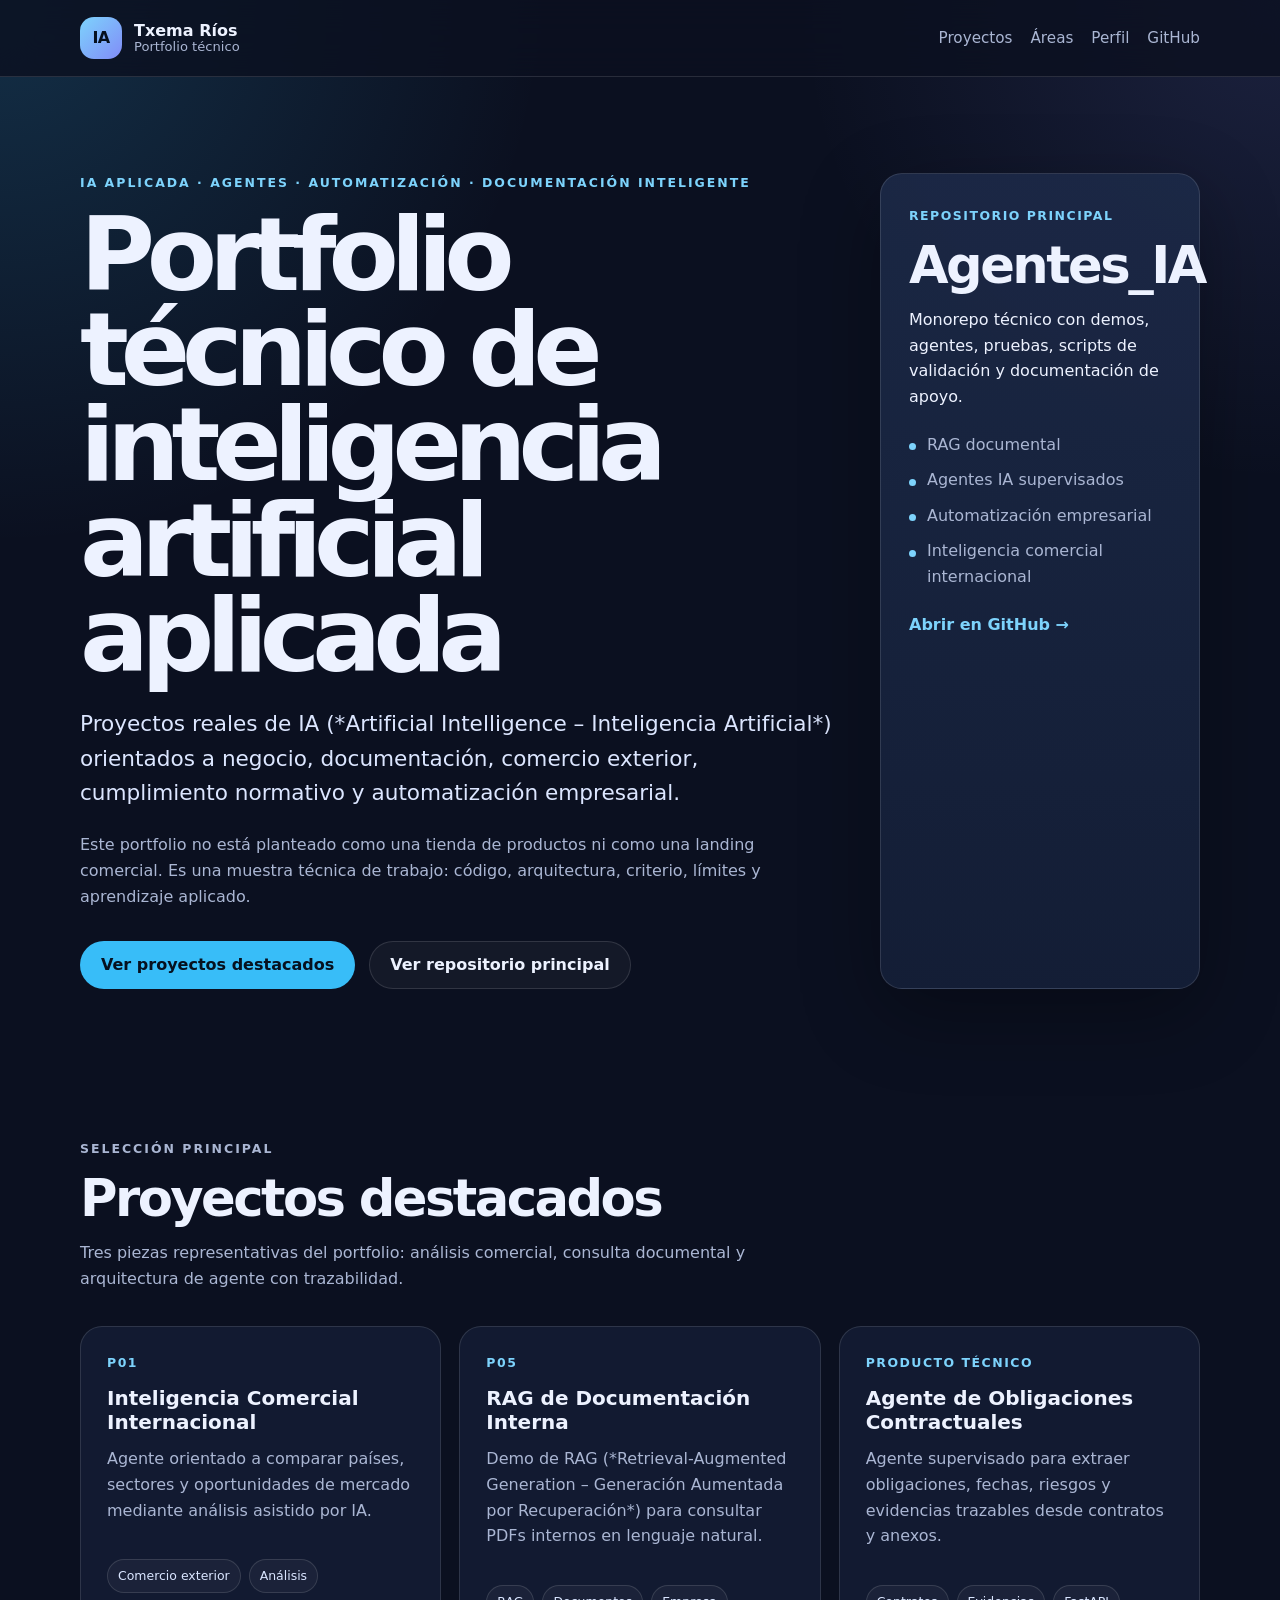
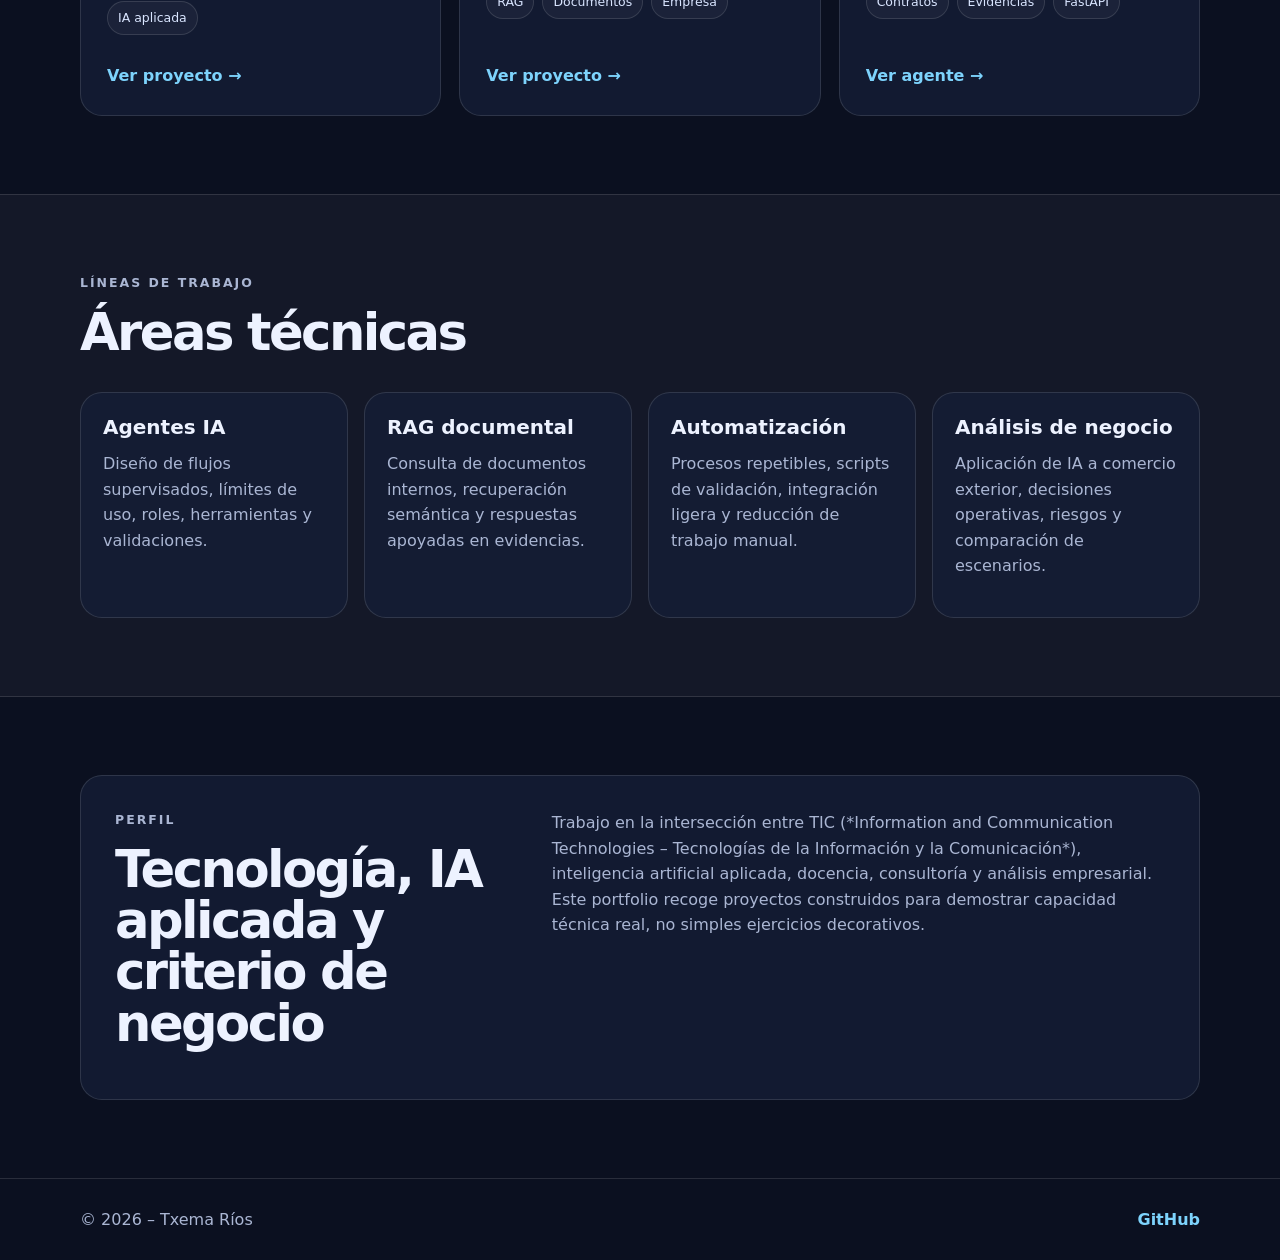
==== index.html @ 01486c4d "update" ====
<!DOCTYPE html>
<html lang="es">
<head>
  <meta charset="UTF-8" />
  <meta name="viewport" content="width=device-width, initial-scale=1.0" />

  <title>Txema Ríos | Portfolio Técnico de IA Aplicada</title>

  <meta
    name="description"
    content="Portfolio técnico de Txema Ríos: agentes de IA aplicada, RAG documental, automatización, análisis comercial internacional y proyectos reales de inteligencia artificial."
  />

  <link rel="stylesheet" href="assets/css/styles.css" />
</head>

<body>
  <header class="site-header">
    <div class="container header-inner">
      <a class="brand" href="index.html" aria-label="Inicio">
        <span class="brand-mark">IA</span>
        <span class="brand-text">
          <strong>Txema Ríos</strong>
          <small>Portfolio técnico</small>
        </span>
      </a>

      <nav class="main-nav" aria-label="Navegación principal">
        <a href="#proyectos">Proyectos</a>
        <a href="#areas">Áreas</a>
        <a href="#perfil">Perfil</a>
        <a href="https://github.com/chema74" target="_blank" rel="noopener noreferrer">GitHub</a>
      </nav>
    </div>
  </header>

  <main>
    <section class="hero">
      <div class="container hero-grid">
        <div class="hero-content">
          <p class="eyebrow">IA aplicada · agentes · automatización · documentación inteligente</p>

          <h1>Portfolio técnico de inteligencia artificial aplicada</h1>

          <p class="hero-lead">
            Proyectos reales de IA (*Artificial Intelligence – Inteligencia Artificial*) orientados a negocio,
            documentación, comercio exterior, cumplimiento normativo y automatización empresarial.
          </p>

          <p class="hero-note">
            Este portfolio no está planteado como una tienda de productos ni como una landing comercial.
            Es una muestra técnica de trabajo: código, arquitectura, criterio, límites y aprendizaje aplicado.
          </p>

          <div class="hero-actions">
            <a class="btn btn-primary" href="#proyectos">Ver proyectos destacados</a>
            <a class="btn btn-secondary" href="https://github.com/chema74/Agentes_IA" target="_blank" rel="noopener noreferrer">
              Ver repositorio principal
            </a>
          </div>
        </div>

        <aside class="hero-card" aria-label="Resumen del portfolio">
          <span class="card-label">Repositorio principal</span>
          <h2>Agentes_IA</h2>
          <p>
            Monorepo técnico con demos, agentes, pruebas, scripts de validación y documentación de apoyo.
          </p>

          <ul class="compact-list">
            <li>RAG documental</li>
            <li>Agentes IA supervisados</li>
            <li>Automatización empresarial</li>
            <li>Inteligencia comercial internacional</li>
          </ul>

          <a class="text-link" href="https://github.com/chema74/Agentes_IA" target="_blank" rel="noopener noreferrer">
            Abrir en GitHub →
          </a>
        </aside>
      </div>
    </section>

    <section class="section" id="proyectos">
      <div class="container">
        <div class="section-heading">
          <p class="eyebrow">Selección principal</p>
          <h2>Proyectos destacados</h2>
          <p>
            Tres piezas representativas del portfolio: análisis comercial, consulta documental y arquitectura de agente
            con trazabilidad.
          </p>
        </div>

        <div class="cards-grid">
          <article class="project-card">
            <span class="project-kicker">P01</span>
            <h3>Inteligencia Comercial Internacional</h3>
            <p>
              Agente orientado a comparar países, sectores y oportunidades de mercado mediante análisis asistido por IA.
            </p>
            <div class="tags">
              <span>Comercio exterior</span>
              <span>Análisis</span>
              <span>IA aplicada</span>
            </div>
            <a href="https://github.com/chema74/Agentes_IA/tree/main/portfolio/p01-inteligencia-comercial-internacional" target="_blank" rel="noopener noreferrer">
              Ver proyecto →
            </a>
          </article>

          <article class="project-card">
            <span class="project-kicker">P05</span>
            <h3>RAG de Documentación Interna</h3>
            <p>
              Demo de RAG (*Retrieval-Augmented Generation – Generación Aumentada por Recuperación*) para consultar PDFs
              internos en lenguaje natural.
            </p>
            <div class="tags">
              <span>RAG</span>
              <span>Documentos</span>
              <span>Empresa</span>
            </div>
            <a href="https://github.com/chema74/Agentes_IA/tree/main/portfolio/p05-rag-documentacion-interna" target="_blank" rel="noopener noreferrer">
              Ver proyecto →
            </a>
          </article>

          <article class="project-card">
            <span class="project-kicker">Producto técnico</span>
            <h3>Agente de Obligaciones Contractuales</h3>
            <p>
              Agente supervisado para extraer obligaciones, fechas, riesgos y evidencias trazables desde contratos y anexos.
            </p>
            <div class="tags">
              <span>Contratos</span>
              <span>Evidencias</span>
              <span>FastAPI</span>
            </div>
            <a href="https://github.com/chema74/Agentes_IA/tree/main/products/contract-obligations-agent" target="_blank" rel="noopener noreferrer">
              Ver agente →
            </a>
          </article>
        </div>
      </div>
    </section>

    <section class="section section-muted" id="areas">
      <div class="container">
        <div class="section-heading">
          <p class="eyebrow">Líneas de trabajo</p>
          <h2>Áreas técnicas</h2>
        </div>

        <div class="areas-grid">
          <div class="area-item">
            <h3>Agentes IA</h3>
            <p>Diseño de flujos supervisados, límites de uso, roles, herramientas y validaciones.</p>
          </div>

          <div class="area-item">
            <h3>RAG documental</h3>
            <p>Consulta de documentos internos, recuperación semántica y respuestas apoyadas en evidencias.</p>
          </div>

          <div class="area-item">
            <h3>Automatización</h3>
            <p>Procesos repetibles, scripts de validación, integración ligera y reducción de trabajo manual.</p>
          </div>

          <div class="area-item">
            <h3>Análisis de negocio</h3>
            <p>Aplicación de IA a comercio exterior, decisiones operativas, riesgos y comparación de escenarios.</p>
          </div>
        </div>
      </div>
    </section>

    <section class="section" id="perfil">
      <div class="container profile-panel">
        <div>
          <p class="eyebrow">Perfil</p>
          <h2>Tecnología, IA aplicada y criterio de negocio</h2>
        </div>

        <p>
          Trabajo en la intersección entre TIC (*Information and Communication Technologies – Tecnologías de la Información
          y la Comunicación*), inteligencia artificial aplicada, docencia, consultoría y análisis empresarial.
          Este portfolio recoge proyectos construidos para demostrar capacidad técnica real, no simples ejercicios decorativos.
        </p>
      </div>
    </section>
  </main>

  <footer class="site-footer">
    <div class="container footer-inner">
      <span>© 2026 – Txema Ríos</span>
      <a href="https://github.com/chema74" target="_blank" rel="noopener noreferrer">GitHub</a>
    </div>
  </footer>
</body>
</html>
---- assets/css/styles.css ----
:root {
  --bg: #0b1020;
  --bg-soft: #11182d;
  --panel: #151f38;
  --panel-light: #1c2947;
  --text: #edf2ff;
  --muted: #aab6d3;
  --line: rgba(255, 255, 255, 0.12);
  --accent: #7dd3fc;
  --accent-strong: #38bdf8;
  --radius: 22px;
  --shadow: 0 24px 80px rgba(0, 0, 0, 0.32);
}

* {
  box-sizing: border-box;
}

html {
  scroll-behavior: smooth;
}

body {
  margin: 0;
  font-family: Inter, ui-sans-serif, system-ui, -apple-system, BlinkMacSystemFont, "Segoe UI", sans-serif;
  color: var(--text);
  background:
    radial-gradient(circle at top left, rgba(56, 189, 248, 0.18), transparent 34rem),
    radial-gradient(circle at top right, rgba(129, 140, 248, 0.14), transparent 30rem),
    var(--bg);
  line-height: 1.6;
}

a {
  color: inherit;
  text-decoration: none;
}

.container {
  width: min(1120px, calc(100% - 32px));
  margin: 0 auto;
}

.site-header {
  position: sticky;
  top: 0;
  z-index: 20;
  border-bottom: 1px solid var(--line);
  background: rgba(11, 16, 32, 0.82);
  backdrop-filter: blur(18px);
}

.header-inner {
  min-height: 76px;
  display: flex;
  align-items: center;
  justify-content: space-between;
  gap: 24px;
}

.brand {
  display: inline-flex;
  align-items: center;
  gap: 12px;
}

.brand-mark {
  width: 42px;
  height: 42px;
  display: grid;
  place-items: center;
  border-radius: 14px;
  background: linear-gradient(135deg, var(--accent), #818cf8);
  color: #06111f;
  font-weight: 900;
  letter-spacing: -0.04em;
}

.brand-text {
  display: grid;
  line-height: 1.1;
}

.brand-text small {
  color: var(--muted);
  font-size: 0.82rem;
}

.main-nav {
  display: flex;
  align-items: center;
  gap: 18px;
  color: var(--muted);
  font-size: 0.95rem;
}

.main-nav a:hover {
  color: var(--text);
}

.hero {
  padding: 96px 0 72px;
}

.hero-grid {
  display: grid;
  grid-template-columns: minmax(0, 1.45fr) minmax(320px, 0.55fr);
  gap: 32px;
  align-items: stretch;
}

.eyebrow {
  margin: 0 0 14px;
  color: var(--accent);
  font-size: 0.78rem;
  font-weight: 800;
  text-transform: uppercase;
  letter-spacing: 0.16em;
}

h1,
h2,
h3,
p {
  margin-top: 0;
}

h1 {
  max-width: 840px;
  margin-bottom: 24px;
  font-size: clamp(3rem, 8vw, 6.7rem);
  line-height: 0.93;
  letter-spacing: -0.08em;
}

h2 {
  margin-bottom: 16px;
  font-size: clamp(2rem, 4vw, 3.3rem);
  line-height: 1;
  letter-spacing: -0.05em;
}

h3 {
  margin-bottom: 12px;
  font-size: 1.25rem;
  line-height: 1.2;
}

.hero-lead {
  max-width: 780px;
  color: #dce6ff;
  font-size: clamp(1.08rem, 2vw, 1.35rem);
}

.hero-note {
  max-width: 760px;
  color: var(--muted);
}

.hero-actions {
  display: flex;
  flex-wrap: wrap;
  gap: 14px;
  margin-top: 32px;
}

.btn {
  display: inline-flex;
  align-items: center;
  justify-content: center;
  min-height: 48px;
  padding: 0 20px;
  border-radius: 999px;
  font-weight: 800;
  border: 1px solid transparent;
}

.btn-primary {
  background: var(--accent-strong);
  color: #06111f;
}

.btn-primary:hover {
  filter: brightness(1.08);
}

.btn-secondary {
  border-color: var(--line);
  color: var(--text);
  background: rgba(255, 255, 255, 0.04);
}

.btn-secondary:hover {
  border-color: rgba(255, 255, 255, 0.28);
  background: rgba(255, 255, 255, 0.07);
}

.hero-card {
  padding: 28px;
  border: 1px solid var(--line);
  border-radius: var(--radius);
  background: linear-gradient(180deg, rgba(28, 41, 71, 0.92), rgba(21, 31, 56, 0.92));
  box-shadow: var(--shadow);
}

.card-label,
.project-kicker {
  display: inline-flex;
  margin-bottom: 14px;
  color: var(--accent);
  font-size: 0.78rem;
  font-weight: 800;
  text-transform: uppercase;
  letter-spacing: 0.12em;
}

.compact-list {
  display: grid;
  gap: 10px;
  margin: 22px 0;
  padding: 0;
  list-style: none;
  color: var(--muted);
}

.compact-list li {
  padding-left: 18px;
  position: relative;
}

.compact-list li::before {
  content: "";
  width: 7px;
  height: 7px;
  position: absolute;
  left: 0;
  top: 0.72em;
  border-radius: 999px;
  background: var(--accent);
}

.text-link {
  color: var(--accent);
  font-weight: 800;
}

.section {
  padding: 78px 0;
}

.section-muted {
  background: rgba(255, 255, 255, 0.035);
  border-top: 1px solid var(--line);
  border-bottom: 1px solid var(--line);
}

.section-heading {
  max-width: 760px;
  margin-bottom: 34px;
}

.section-heading p {
  color: var(--muted);
}

.cards-grid {
  display: grid;
  grid-template-columns: repeat(3, 1fr);
  gap: 18px;
}

.project-card,
.area-item,
.profile-panel {
  border: 1px solid var(--line);
  border-radius: var(--radius);
  background: rgba(21, 31, 56, 0.72);
}

.project-card {
  display: flex;
  min-height: 360px;
  flex-direction: column;
  padding: 26px;
}

.project-card p,
.area-item p,
.profile-panel p {
  color: var(--muted);
}

.project-card a {
  margin-top: auto;
  color: var(--accent);
  font-weight: 800;
}

.tags {
  display: flex;
  flex-wrap: wrap;
  gap: 8px;
  margin: 20px 0 28px;
}

.tags span {
  padding: 6px 10px;
  border: 1px solid var(--line);
  border-radius: 999px;
  color: #d9e5ff;
  font-size: 0.78rem;
  background: rgba(255, 255, 255, 0.04);
}

.areas-grid {
  display: grid;
  grid-template-columns: repeat(4, 1fr);
  gap: 16px;
}

.area-item {
  padding: 22px;
}

.profile-panel {
  display: grid;
  grid-template-columns: 0.8fr 1.2fr;
  gap: 28px;
  padding: 34px;
}

.site-footer {
  border-top: 1px solid var(--line);
  padding: 28px 0;
  color: var(--muted);
}

.footer-inner {
  display: flex;
  justify-content: space-between;
  gap: 18px;
}

.footer-inner a {
  color: var(--accent);
  font-weight: 800;
}

@media (max-width: 860px) {
  .header-inner {
    align-items: flex-start;
    flex-direction: column;
    padding: 18px 0;
  }

  .main-nav {
    width: 100%;
    flex-wrap: wrap;
  }

  .hero {
    padding-top: 58px;
  }

  .hero-grid,
  .cards-grid,
  .areas-grid,
  .profile-panel {
    grid-template-columns: 1fr;
  }

  .project-card {
    min-height: auto;
  }
}

@media (max-width: 520px) {
  .container {
    width: min(100% - 22px, 1120px);
  }

  h1 {
    font-size: 3.25rem;
  }

  .hero-actions,
  .footer-inner {
    flex-direction: column;
  }

  .btn {
    width: 100%;
  }
}
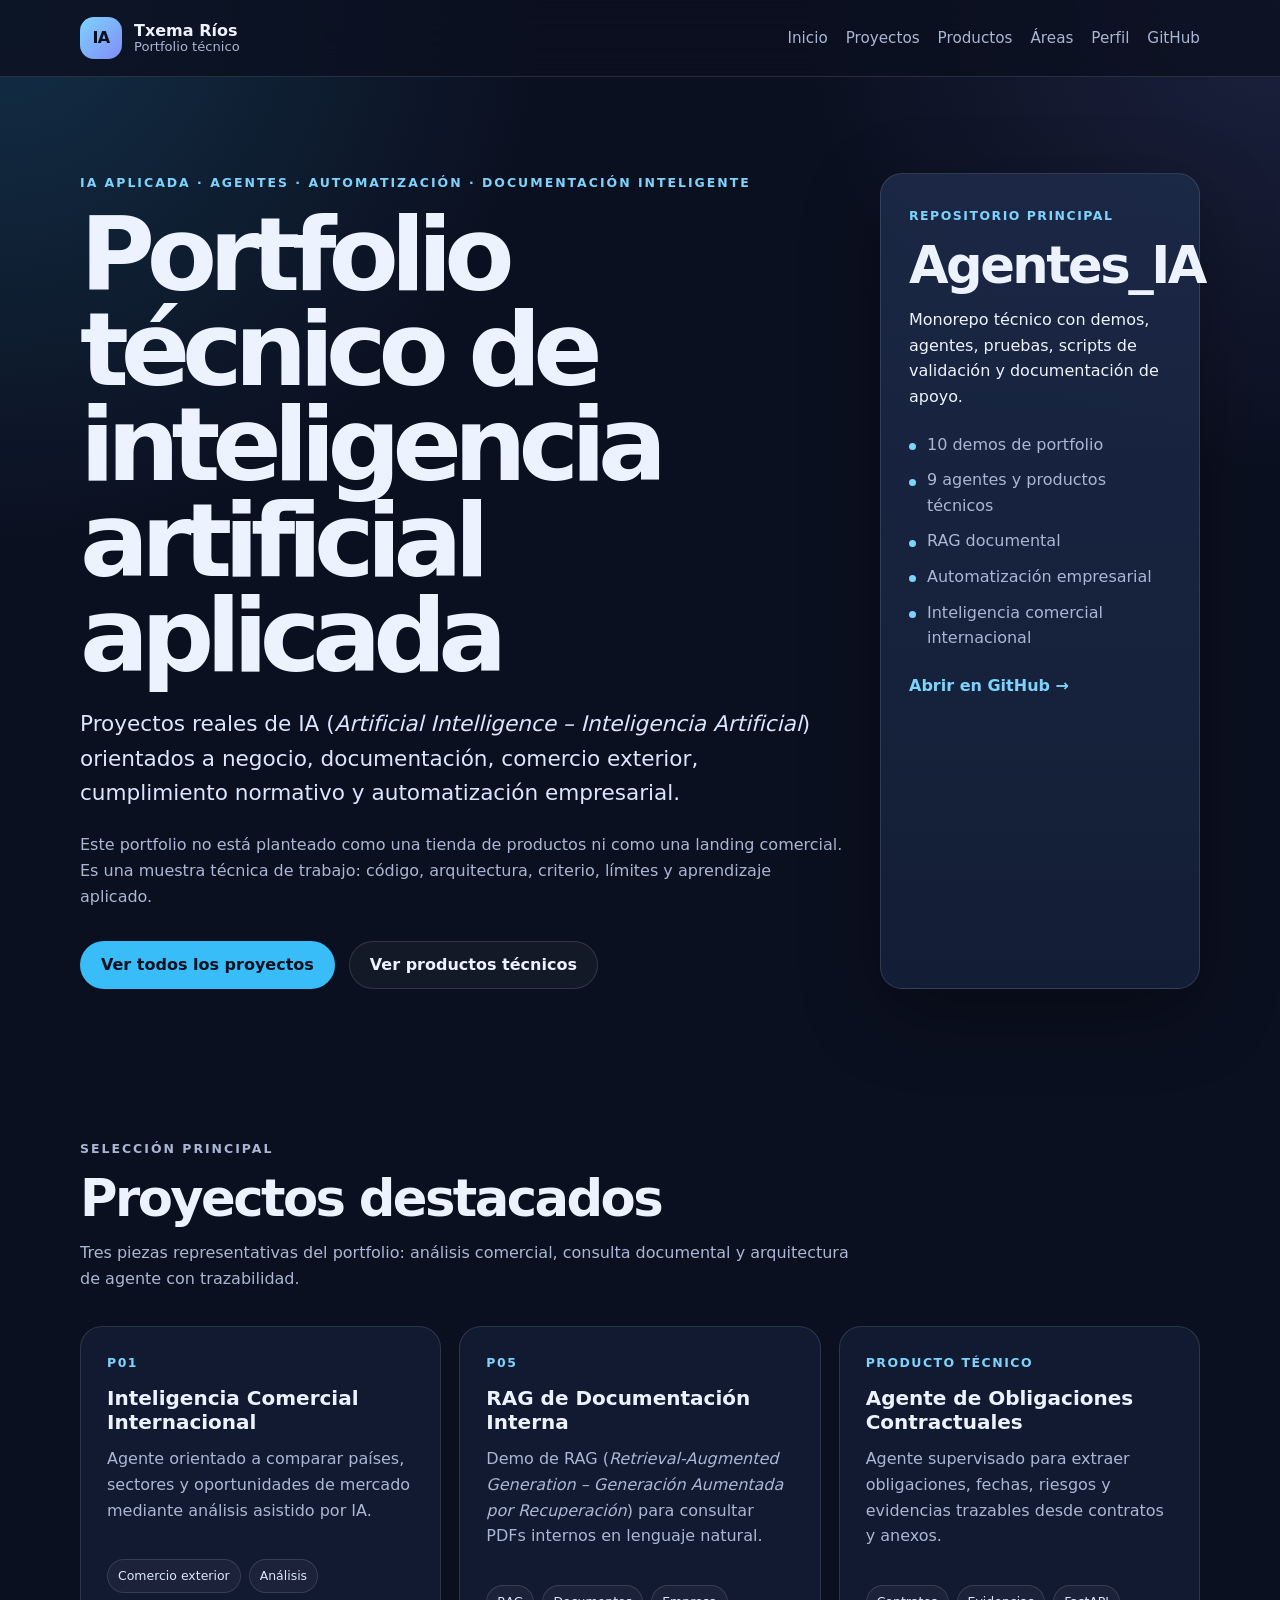
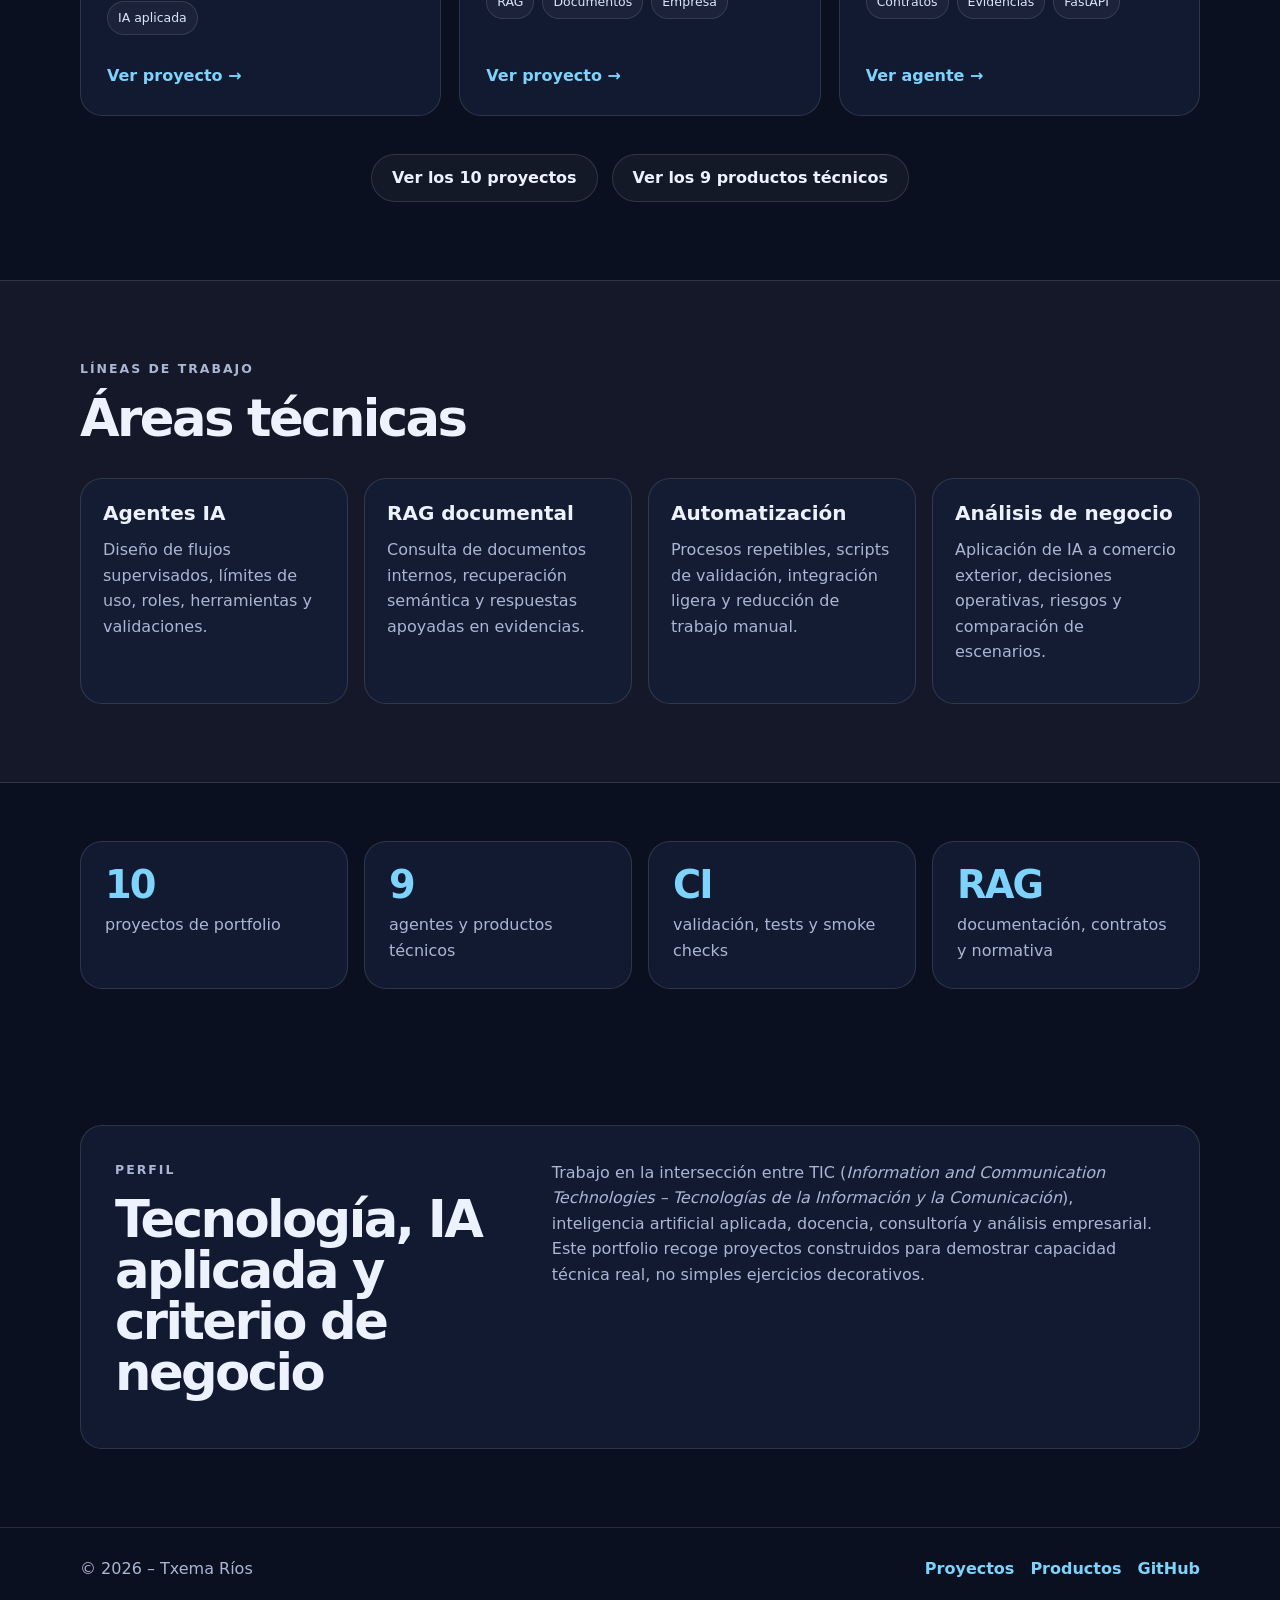
==== commit 656274ec: "update" ====
--- a/index.html
+++ b/index.html
@@ -26,7 +26,9 @@
       </a>
 
       <nav class="main-nav" aria-label="Navegación principal">
-        <a href="#proyectos">Proyectos</a>
+        <a href="index.html">Inicio</a>
+        <a href="proyectos.html">Proyectos</a>
+        <a href="productos.html">Productos</a>
         <a href="#areas">Áreas</a>
         <a href="#perfil">Perfil</a>
         <a href="https://github.com/chema74" target="_blank" rel="noopener noreferrer">GitHub</a>
@@ -43,7 +45,7 @@
           <h1>Portfolio técnico de inteligencia artificial aplicada</h1>
 
           <p class="hero-lead">
-            Proyectos reales de IA (*Artificial Intelligence – Inteligencia Artificial*) orientados a negocio,
+            Proyectos reales de IA (<em>Artificial Intelligence – Inteligencia Artificial</em>) orientados a negocio,
             documentación, comercio exterior, cumplimiento normativo y automatización empresarial.
           </p>
 
@@ -53,10 +55,8 @@
           </p>
 
           <div class="hero-actions">
-            <a class="btn btn-primary" href="#proyectos">Ver proyectos destacados</a>
-            <a class="btn btn-secondary" href="https://github.com/chema74/Agentes_IA" target="_blank" rel="noopener noreferrer">
-              Ver repositorio principal
-            </a>
+            <a class="btn btn-primary" href="proyectos.html">Ver todos los proyectos</a>
+            <a class="btn btn-secondary" href="productos.html">Ver productos técnicos</a>
           </div>
         </div>
 
@@ -68,8 +68,9 @@
           </p>
 
           <ul class="compact-list">
+            <li>10 demos de portfolio</li>
+            <li>9 agentes y productos técnicos</li>
             <li>RAG documental</li>
-            <li>Agentes IA supervisados</li>
             <li>Automatización empresarial</li>
             <li>Inteligencia comercial internacional</li>
           </ul>
@@ -113,8 +114,8 @@
             <span class="project-kicker">P05</span>
             <h3>RAG de Documentación Interna</h3>
             <p>
-              Demo de RAG (*Retrieval-Augmented Generation – Generación Aumentada por Recuperación*) para consultar PDFs
-              internos en lenguaje natural.
+              Demo de RAG (<em>Retrieval-Augmented Generation – Generación Aumentada por Recuperación</em>)
+              para consultar PDFs internos en lenguaje natural.
             </p>
             <div class="tags">
               <span>RAG</span>
@@ -142,6 +143,11 @@
             </a>
           </article>
         </div>
+
+        <div class="section-actions">
+          <a class="btn btn-secondary" href="proyectos.html">Ver los 10 proyectos</a>
+          <a class="btn btn-secondary" href="productos.html">Ver los 9 productos técnicos</a>
+        </div>
       </div>
     </section>
 
@@ -176,6 +182,32 @@
       </div>
     </section>
 
+    <section class="section stats-section">
+      <div class="container">
+        <div class="stats-grid">
+          <div class="stat-card">
+            <strong>10</strong>
+            <span>proyectos de portfolio</span>
+          </div>
+
+          <div class="stat-card">
+            <strong>9</strong>
+            <span>agentes y productos técnicos</span>
+          </div>
+
+          <div class="stat-card">
+            <strong>CI</strong>
+            <span>validación, tests y smoke checks</span>
+          </div>
+
+          <div class="stat-card">
+            <strong>RAG</strong>
+            <span>documentación, contratos y normativa</span>
+          </div>
+        </div>
+      </div>
+    </section>
+
     <section class="section" id="perfil">
       <div class="container profile-panel">
         <div>
@@ -184,8 +216,8 @@
         </div>
 
         <p>
-          Trabajo en la intersección entre TIC (*Information and Communication Technologies – Tecnologías de la Información
-          y la Comunicación*), inteligencia artificial aplicada, docencia, consultoría y análisis empresarial.
+          Trabajo en la intersección entre TIC (<em>Information and Communication Technologies – Tecnologías de la Información
+          y la Comunicación</em>), inteligencia artificial aplicada, docencia, consultoría y análisis empresarial.
           Este portfolio recoge proyectos construidos para demostrar capacidad técnica real, no simples ejercicios decorativos.
         </p>
       </div>
@@ -195,7 +227,11 @@
   <footer class="site-footer">
     <div class="container footer-inner">
       <span>© 2026 – Txema Ríos</span>
-      <a href="https://github.com/chema74" target="_blank" rel="noopener noreferrer">GitHub</a>
+      <div class="footer-links">
+        <a href="proyectos.html">Proyectos</a>
+        <a href="productos.html">Productos</a>
+        <a href="https://github.com/chema74" target="_blank" rel="noopener noreferrer">GitHub</a>
+      </div>
     </div>
   </footer>
 </body>
--- a/assets/css/styles.css
+++ b/assets/css/styles.css
@@ -8,6 +8,7 @@
   --line: rgba(255, 255, 255, 0.12);
   --accent: #7dd3fc;
   --accent-strong: #38bdf8;
+  --warning: #facc15;
   --radius: 22px;
   --shadow: 0 24px 80px rgba(0, 0, 0, 0.32);
 }
@@ -36,6 +37,14 @@
   text-decoration: none;
 }
 
+code {
+  padding: 0.15rem 0.35rem;
+  border: 1px solid var(--line);
+  border-radius: 8px;
+  color: var(--accent);
+  background: rgba(255, 255, 255, 0.04);
+}
+
 .container {
   width: min(1120px, calc(100% - 32px));
   margin: 0 auto;
@@ -102,6 +111,10 @@
   padding: 96px 0 72px;
 }
 
+.hero-compact {
+  padding: 76px 0 38px;
+}
+
 .hero-grid {
   display: grid;
   grid-template-columns: minmax(0, 1.45fr) minmax(320px, 0.55fr);
@@ -126,11 +139,15 @@
 }
 
 h1 {
-  max-width: 840px;
+  max-width: 920px;
   margin-bottom: 24px;
   font-size: clamp(3rem, 8vw, 6.7rem);
   line-height: 0.93;
   letter-spacing: -0.08em;
+}
+
+.hero-compact h1 {
+  max-width: 980px;
 }
 
 h2 {
@@ -147,21 +164,27 @@
 }
 
 .hero-lead {
-  max-width: 780px;
+  max-width: 820px;
   color: #dce6ff;
   font-size: clamp(1.08rem, 2vw, 1.35rem);
 }
 
 .hero-note {
-  max-width: 760px;
-  color: var(--muted);
-}
-
-.hero-actions {
+  max-width: 820px;
+  color: var(--muted);
+}
+
+.hero-actions,
+.section-actions {
   display: flex;
   flex-wrap: wrap;
   gap: 14px;
   margin-top: 32px;
+}
+
+.section-actions {
+  justify-content: center;
+  margin-top: 38px;
 }
 
 .btn {
@@ -255,7 +278,7 @@
 }
 
 .section-heading {
-  max-width: 760px;
+  max-width: 780px;
   margin-bottom: 34px;
 }
 
@@ -269,9 +292,15 @@
   gap: 18px;
 }
 
+.cards-grid-wide {
+  grid-template-columns: repeat(2, 1fr);
+}
+
 .project-card,
 .area-item,
-.profile-panel {
+.profile-panel,
+.notice-panel,
+.stat-card {
   border: 1px solid var(--line);
   border-radius: var(--radius);
   background: rgba(21, 31, 56, 0.72);
@@ -286,7 +315,8 @@
 
 .project-card p,
 .area-item p,
-.profile-panel p {
+.profile-panel p,
+.notice-panel p {
   color: var(--muted);
 }
 
@@ -294,6 +324,21 @@
   margin-top: auto;
   color: var(--accent);
   font-weight: 800;
+}
+
+.product-card-featured {
+  background:
+    linear-gradient(180deg, rgba(56, 189, 248, 0.12), rgba(21, 31, 56, 0.82)),
+    rgba(21, 31, 56, 0.72);
+  border-color: rgba(125, 211, 252, 0.35);
+}
+
+.caution-card {
+  border-color: rgba(250, 204, 21, 0.22);
+}
+
+.caution-card .project-kicker {
+  color: var(--warning);
 }
 
 .tags {
@@ -322,6 +367,34 @@
   padding: 22px;
 }
 
+.stats-section {
+  padding-top: 58px;
+  padding-bottom: 58px;
+}
+
+.stats-grid {
+  display: grid;
+  grid-template-columns: repeat(4, 1fr);
+  gap: 16px;
+}
+
+.stat-card {
+  padding: 24px;
+}
+
+.stat-card strong {
+  display: block;
+  margin-bottom: 8px;
+  color: var(--accent);
+  font-size: 2.4rem;
+  line-height: 1;
+  letter-spacing: -0.05em;
+}
+
+.stat-card span {
+  color: var(--muted);
+}
+
 .profile-panel {
   display: grid;
   grid-template-columns: 0.8fr 1.2fr;
@@ -329,6 +402,19 @@
   padding: 34px;
 }
 
+.notice-panel {
+  margin-top: 34px;
+  padding: 30px;
+  background:
+    linear-gradient(180deg, rgba(250, 204, 21, 0.08), rgba(21, 31, 56, 0.72)),
+    rgba(21, 31, 56, 0.72);
+  border-color: rgba(250, 204, 21, 0.25);
+}
+
+.notice-panel h2 {
+  font-size: clamp(1.7rem, 3vw, 2.4rem);
+}
+
 .site-footer {
   border-top: 1px solid var(--line);
   padding: 28px 0;
@@ -341,9 +427,29 @@
   gap: 18px;
 }
 
-.footer-inner a {
+.footer-links {
+  display: flex;
+  flex-wrap: wrap;
+  gap: 16px;
+}
+
+.footer-inner a,
+.footer-links a {
   color: var(--accent);
   font-weight: 800;
+}
+
+@media (max-width: 960px) {
+  .cards-grid,
+  .cards-grid-wide,
+  .areas-grid,
+  .stats-grid {
+    grid-template-columns: repeat(2, 1fr);
+  }
+
+  .hero-grid {
+    grid-template-columns: 1fr;
+  }
 }
 
 @media (max-width: 860px) {
@@ -362,9 +468,6 @@
     padding-top: 58px;
   }
 
-  .hero-grid,
-  .cards-grid,
-  .areas-grid,
   .profile-panel {
     grid-template-columns: 1fr;
   }
@@ -374,7 +477,14 @@
   }
 }
 
-@media (max-width: 520px) {
+@media (max-width: 620px) {
+  .cards-grid,
+  .cards-grid-wide,
+  .areas-grid,
+  .stats-grid {
+    grid-template-columns: 1fr;
+  }
+
   .container {
     width: min(100% - 22px, 1120px);
   }
@@ -384,6 +494,7 @@
   }
 
   .hero-actions,
+  .section-actions,
   .footer-inner {
     flex-direction: column;
   }
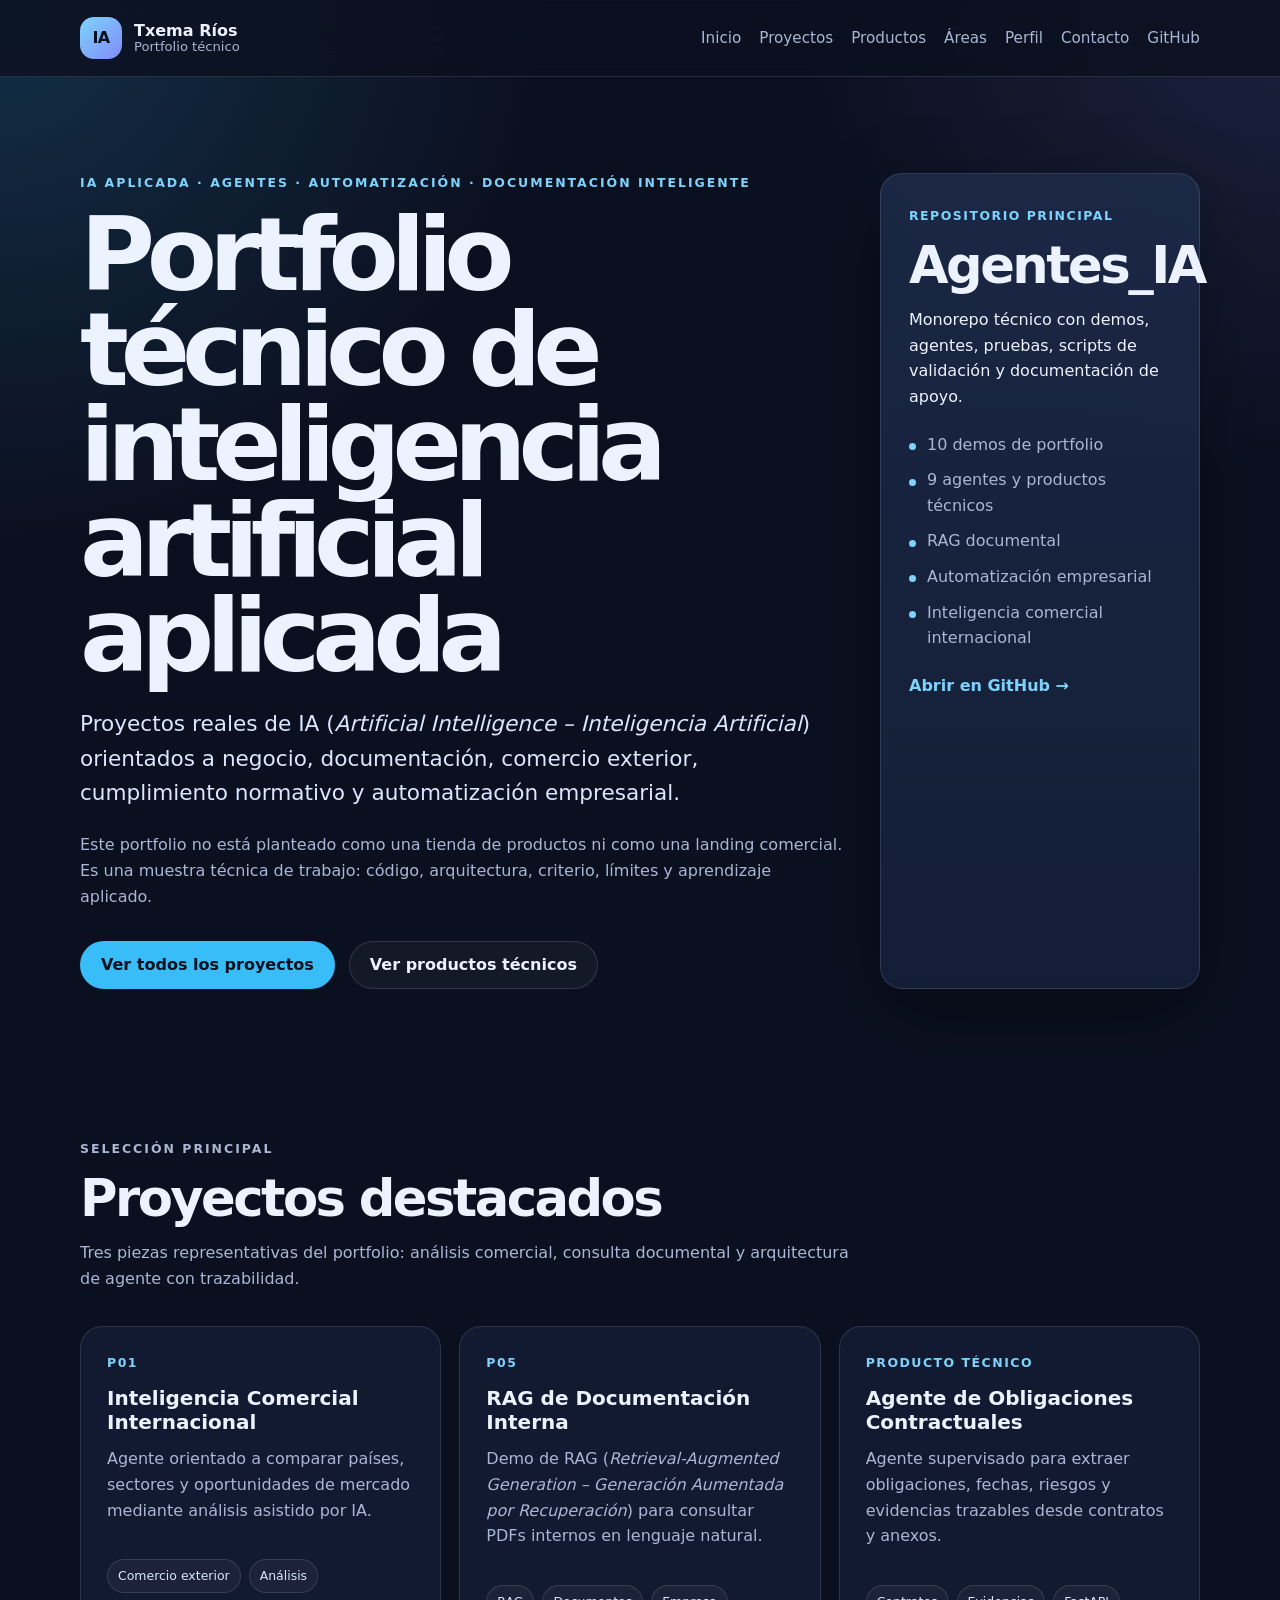
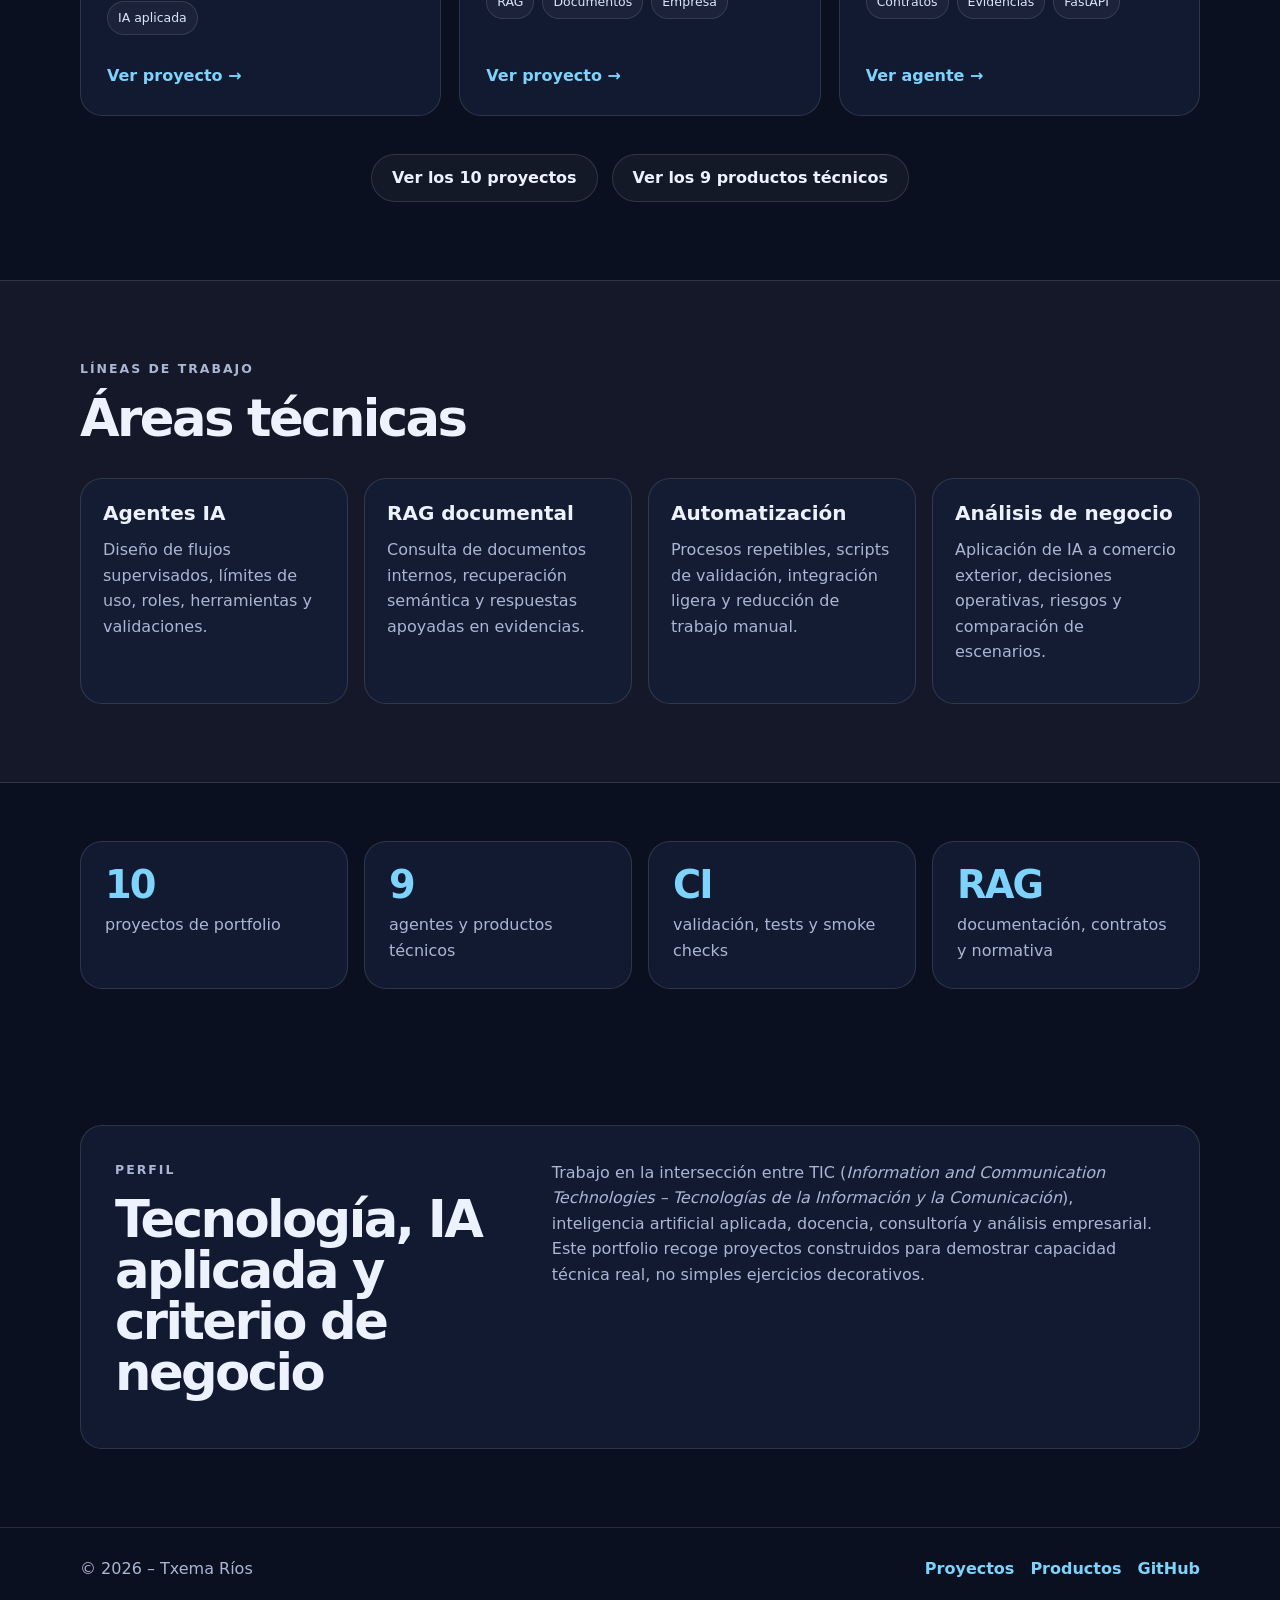
==== commit 27c8c290: "update" ====
--- a/index.html
+++ b/index.html
@@ -26,13 +26,14 @@
       </a>
 
       <nav class="main-nav" aria-label="Navegación principal">
-        <a href="index.html">Inicio</a>
-        <a href="proyectos.html">Proyectos</a>
-        <a href="productos.html">Productos</a>
-        <a href="#areas">Áreas</a>
-        <a href="#perfil">Perfil</a>
-        <a href="https://github.com/chema74" target="_blank" rel="noopener noreferrer">GitHub</a>
-      </nav>
+  <a href="index.html">Inicio</a>
+  <a href="proyectos.html">Proyectos</a>
+  <a href="productos.html">Productos</a>
+  <a href="index.html#areas">Áreas</a>
+  <a href="index.html#perfil">Perfil</a>
+  <a href="contacto.html">Contacto</a>
+  <a href="https://github.com/chema74" target="_blank" rel="noopener noreferrer">GitHub</a>
+</nav>
     </div>
   </header>
 
--- a/assets/css/styles.css
+++ b/assets/css/styles.css
@@ -502,4 +502,38 @@
   .btn {
     width: 100%;
   }
+}
+.contact-grid {
+  display: grid;
+  grid-template-columns: repeat(2, 1fr);
+  gap: 18px;
+}
+
+.contact-card {
+  min-height: 300px;
+  padding: 28px;
+  border: 1px solid var(--line);
+  border-radius: var(--radius);
+  background: rgba(21, 31, 56, 0.72);
+}
+
+.contact-card p {
+  color: var(--muted);
+}
+
+.contact-card h2 {
+  font-size: clamp(1.8rem, 3vw, 2.5rem);
+}
+
+.contact-actions {
+  display: flex;
+  flex-wrap: wrap;
+  gap: 12px;
+  margin-top: 24px;
+}
+
+@media (max-width: 860px) {
+  .contact-grid {
+    grid-template-columns: 1fr;
+  }
 }
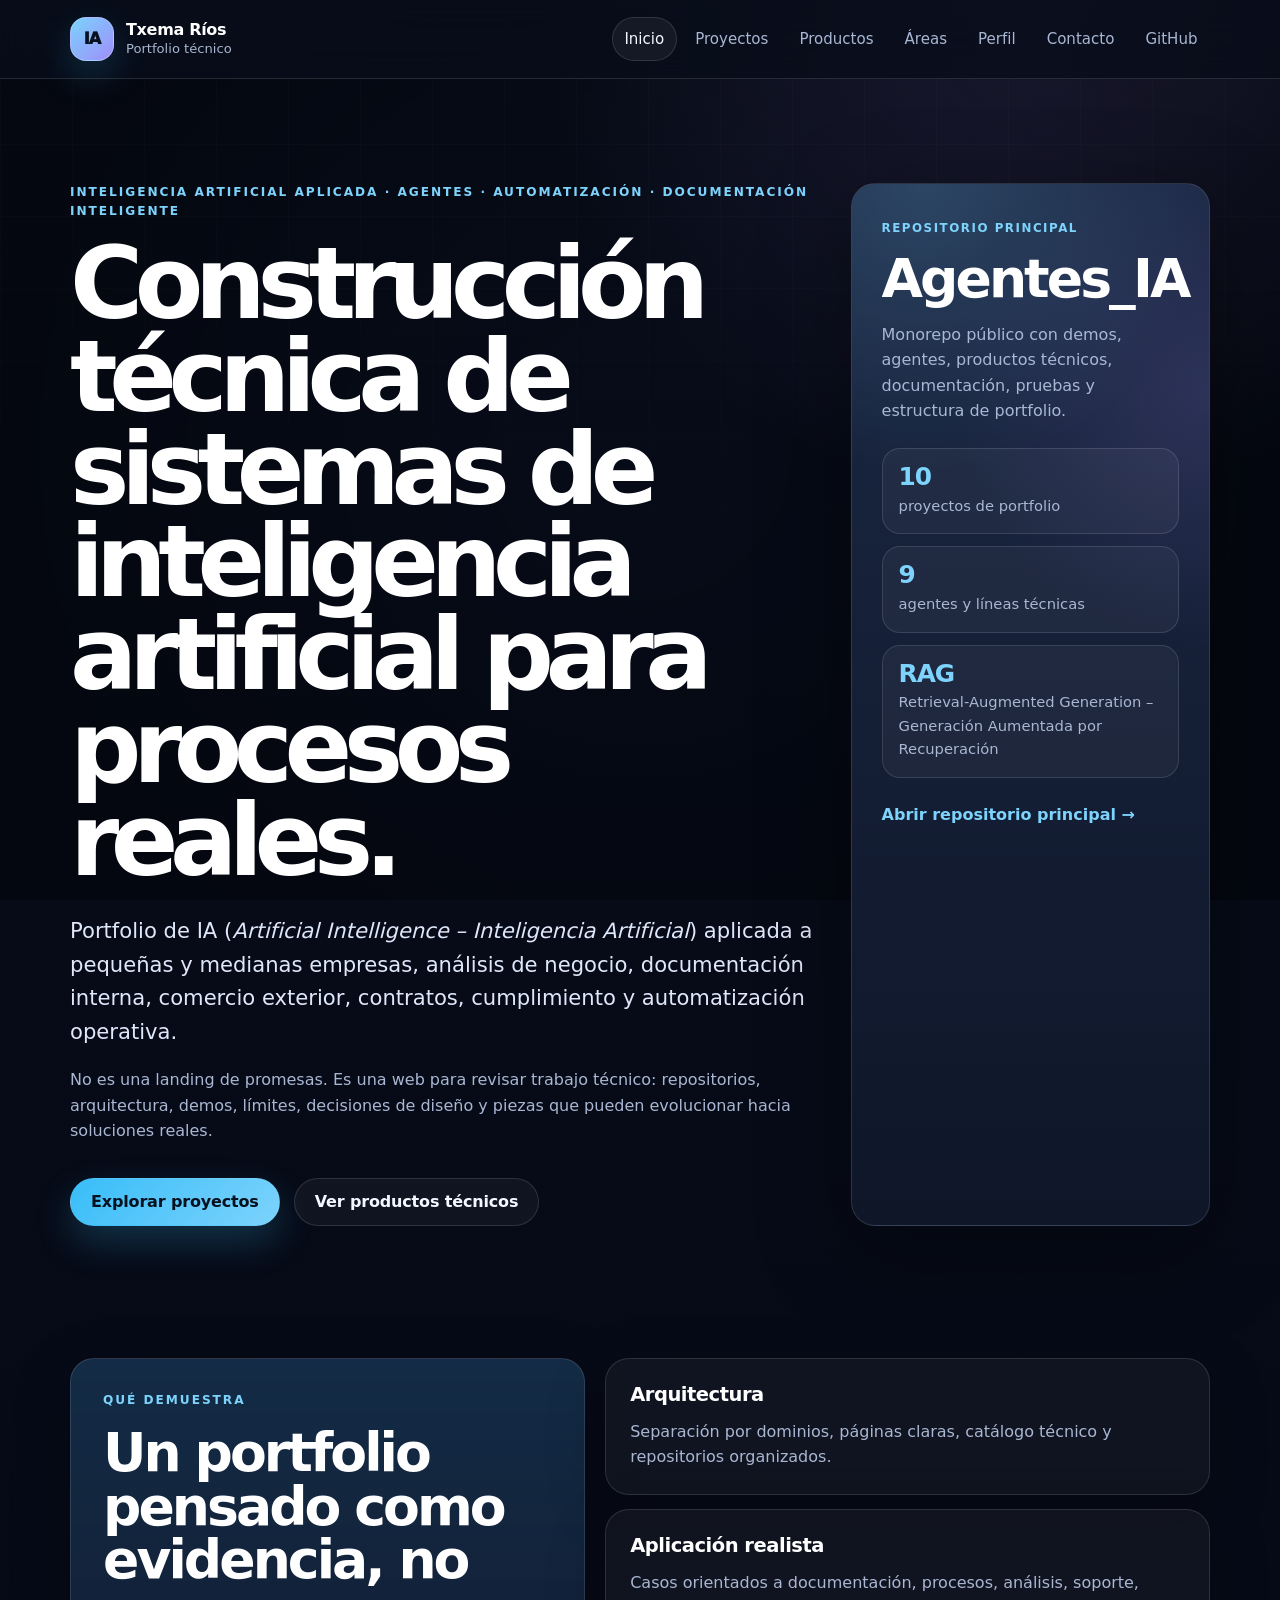
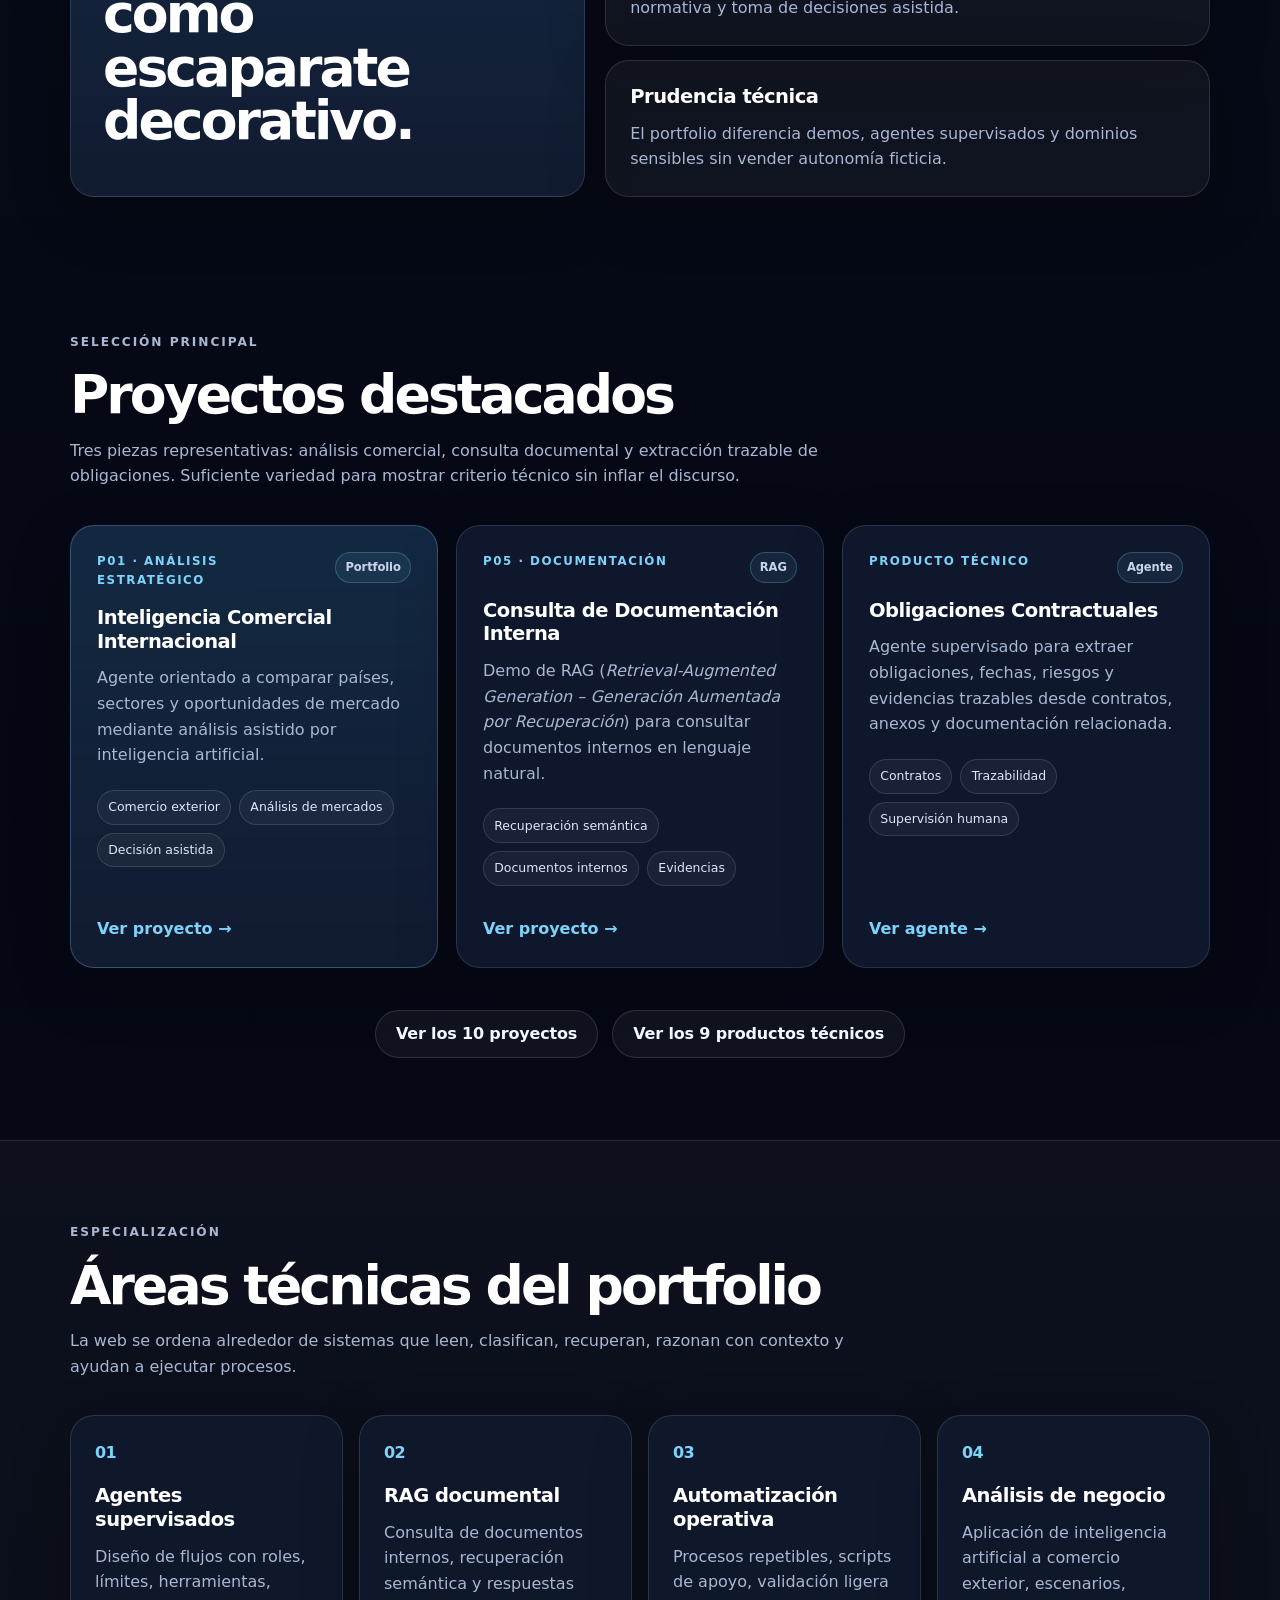
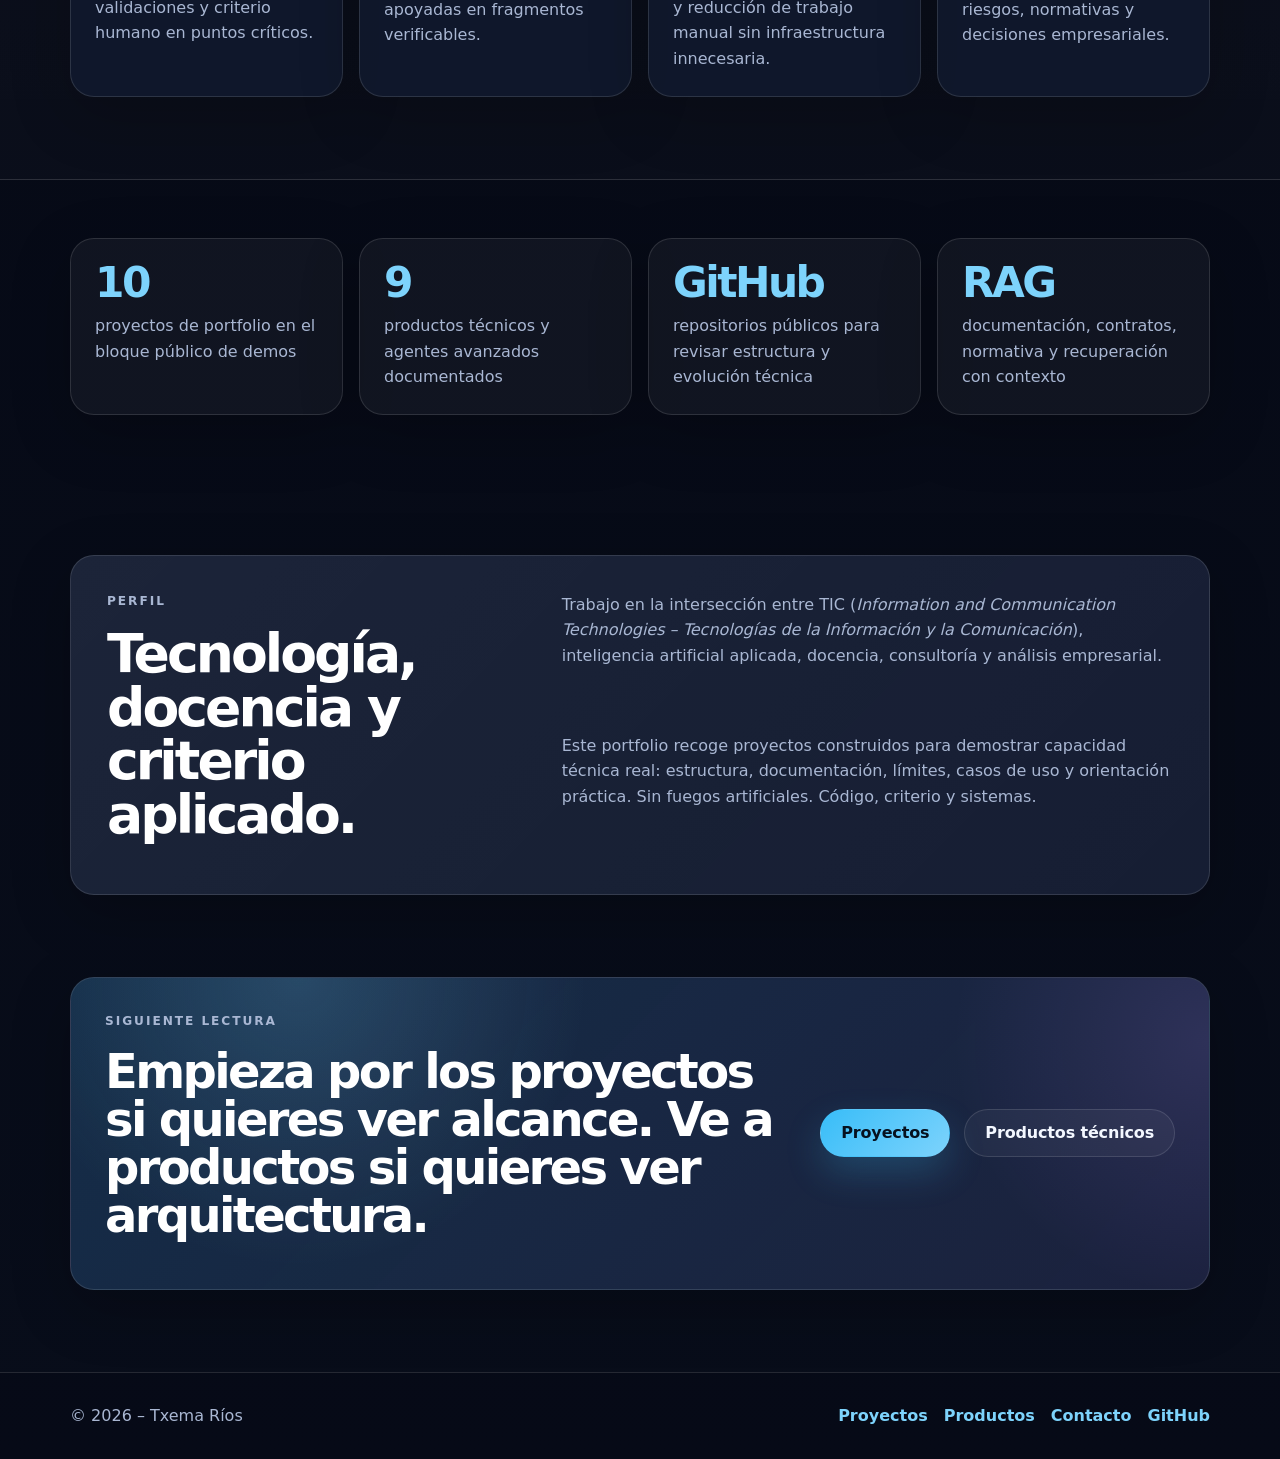
==== commit 3c164da5: "update" ====
--- a/index.html
+++ b/index.html
@@ -4,21 +4,37 @@
   <meta charset="UTF-8" />
   <meta name="viewport" content="width=device-width, initial-scale=1.0" />
 
-  <title>Txema Ríos | Portfolio Técnico de IA Aplicada</title>
+  <title>Txema Ríos | Portfolio Técnico de Inteligencia Artificial Aplicada</title>
 
   <meta
     name="description"
-    content="Portfolio técnico de Txema Ríos: agentes de IA aplicada, RAG documental, automatización, análisis comercial internacional y proyectos reales de inteligencia artificial."
+    content="Portfolio técnico de Txema Ríos: agentes de inteligencia artificial aplicada, RAG documental, automatización, análisis comercial internacional y proyectos demostrables."
   />
+  <meta name="author" content="Txema Ríos" />
+  <meta name="theme-color" content="#0b1020" />
+  <meta name="robots" content="index, follow" />
+
+  <link rel="canonical" href="https://chema74.github.io/" />
+
+  <meta property="og:title" content="Txema Ríos | Portfolio Técnico de Inteligencia Artificial Aplicada" />
+  <meta
+    property="og:description"
+    content="Proyectos reales de agentes, documentación inteligente, automatización y análisis aplicado a procesos de negocio."
+  />
+  <meta property="og:type" content="website" />
+  <meta property="og:url" content="https://chema74.github.io/" />
+  <meta name="twitter:card" content="summary" />
 
   <link rel="stylesheet" href="assets/css/styles.css" />
 </head>
 
 <body>
+  <a class="skip-link" href="#contenido">Saltar al contenido principal</a>
+
   <header class="site-header">
     <div class="container header-inner">
       <a class="brand" href="index.html" aria-label="Inicio">
-        <span class="brand-mark">IA</span>
+        <span class="brand-mark" aria-hidden="true">IA</span>
         <span class="brand-text">
           <strong>Txema Ríos</strong>
           <small>Portfolio técnico</small>
@@ -26,60 +42,93 @@
       </a>
 
       <nav class="main-nav" aria-label="Navegación principal">
-  <a href="index.html">Inicio</a>
-  <a href="proyectos.html">Proyectos</a>
-  <a href="productos.html">Productos</a>
-  <a href="index.html#areas">Áreas</a>
-  <a href="index.html#perfil">Perfil</a>
-  <a href="contacto.html">Contacto</a>
-  <a href="https://github.com/chema74" target="_blank" rel="noopener noreferrer">GitHub</a>
-</nav>
+        <a class="active" href="index.html" aria-current="page">Inicio</a>
+        <a href="proyectos.html">Proyectos</a>
+        <a href="productos.html">Productos</a>
+        <a href="index.html#areas">Áreas</a>
+        <a href="index.html#perfil">Perfil</a>
+        <a href="contacto.html">Contacto</a>
+        <a href="https://github.com/chema74" target="_blank" rel="noopener noreferrer">GitHub</a>
+      </nav>
     </div>
   </header>
 
-  <main>
-    <section class="hero">
+  <main id="contenido">
+    <section class="hero hero-home">
       <div class="container hero-grid">
         <div class="hero-content">
-          <p class="eyebrow">IA aplicada · agentes · automatización · documentación inteligente</p>
-
-          <h1>Portfolio técnico de inteligencia artificial aplicada</h1>
+          <p class="eyebrow">Inteligencia artificial aplicada · agentes · automatización · documentación inteligente</p>
+
+          <h1>Construcción técnica de sistemas de inteligencia artificial para procesos reales.</h1>
 
           <p class="hero-lead">
-            Proyectos reales de IA (<em>Artificial Intelligence – Inteligencia Artificial</em>) orientados a negocio,
-            documentación, comercio exterior, cumplimiento normativo y automatización empresarial.
+            Portfolio de IA (<em>Artificial Intelligence – Inteligencia Artificial</em>) aplicada a pequeñas y medianas
+            empresas, análisis de negocio, documentación interna, comercio exterior, contratos, cumplimiento y automatización operativa.
           </p>
 
           <p class="hero-note">
-            Este portfolio no está planteado como una tienda de productos ni como una landing comercial.
-            Es una muestra técnica de trabajo: código, arquitectura, criterio, límites y aprendizaje aplicado.
-          </p>
-
-          <div class="hero-actions">
-            <a class="btn btn-primary" href="proyectos.html">Ver todos los proyectos</a>
+            No es una landing de promesas. Es una web para revisar trabajo técnico: repositorios, arquitectura,
+            demos, límites, decisiones de diseño y piezas que pueden evolucionar hacia soluciones reales.
+          </p>
+
+          <div class="hero-actions" aria-label="Acciones principales">
+            <a class="btn btn-primary" href="proyectos.html">Explorar proyectos</a>
             <a class="btn btn-secondary" href="productos.html">Ver productos técnicos</a>
           </div>
         </div>
 
-        <aside class="hero-card" aria-label="Resumen del portfolio">
+        <aside class="hero-card hero-system-card" aria-label="Resumen técnico del portfolio">
           <span class="card-label">Repositorio principal</span>
           <h2>Agentes_IA</h2>
           <p>
-            Monorepo técnico con demos, agentes, pruebas, scripts de validación y documentación de apoyo.
-          </p>
-
-          <ul class="compact-list">
-            <li>10 demos de portfolio</li>
-            <li>9 agentes y productos técnicos</li>
-            <li>RAG documental</li>
-            <li>Automatización empresarial</li>
-            <li>Inteligencia comercial internacional</li>
-          </ul>
+            Monorepo público con demos, agentes, productos técnicos, documentación, pruebas y estructura de portfolio.
+          </p>
+
+          <div class="signal-stack" aria-label="Resumen de capacidades">
+            <div>
+              <strong>10</strong>
+              <span>proyectos de portfolio</span>
+            </div>
+            <div>
+              <strong>9</strong>
+              <span>agentes y líneas técnicas</span>
+            </div>
+            <div>
+              <strong>RAG</strong>
+              <span>Retrieval-Augmented Generation – Generación Aumentada por Recuperación</span>
+            </div>
+          </div>
 
           <a class="text-link" href="https://github.com/chema74/Agentes_IA" target="_blank" rel="noopener noreferrer">
-            Abrir en GitHub →
+            Abrir repositorio principal →
           </a>
         </aside>
+      </div>
+    </section>
+
+    <section class="section section-tight">
+      <div class="container proof-grid">
+        <article class="proof-panel">
+          <p class="eyebrow">Qué demuestra</p>
+          <h2>Un portfolio pensado como evidencia, no como escaparate decorativo.</h2>
+        </article>
+
+        <div class="proof-list">
+          <article>
+            <h3>Arquitectura</h3>
+            <p>Separación por dominios, páginas claras, catálogo técnico y repositorios organizados.</p>
+          </article>
+
+          <article>
+            <h3>Aplicación realista</h3>
+            <p>Casos orientados a documentación, procesos, análisis, soporte, normativa y toma de decisiones asistida.</p>
+          </article>
+
+          <article>
+            <h3>Prudencia técnica</h3>
+            <p>El portfolio diferencia demos, agentes supervisados y dominios sensibles sin vender autonomía ficticia.</p>
+          </article>
+        </div>
       </div>
     </section>
 
@@ -89,22 +138,25 @@
           <p class="eyebrow">Selección principal</p>
           <h2>Proyectos destacados</h2>
           <p>
-            Tres piezas representativas del portfolio: análisis comercial, consulta documental y arquitectura de agente
-            con trazabilidad.
+            Tres piezas representativas: análisis comercial, consulta documental y extracción trazable de obligaciones.
+            Suficiente variedad para mostrar criterio técnico sin inflar el discurso.
           </p>
         </div>
 
         <div class="cards-grid">
-          <article class="project-card">
-            <span class="project-kicker">P01</span>
+          <article class="project-card featured-card">
+            <div class="card-topline">
+              <span class="project-kicker">P01 · análisis estratégico</span>
+              <span class="scope-pill">Portfolio</span>
+            </div>
             <h3>Inteligencia Comercial Internacional</h3>
             <p>
-              Agente orientado a comparar países, sectores y oportunidades de mercado mediante análisis asistido por IA.
+              Agente orientado a comparar países, sectores y oportunidades de mercado mediante análisis asistido por inteligencia artificial.
             </p>
-            <div class="tags">
+            <div class="tags" aria-label="Tecnologías y ámbitos">
               <span>Comercio exterior</span>
-              <span>Análisis</span>
-              <span>IA aplicada</span>
+              <span>Análisis de mercados</span>
+              <span>Decisión asistida</span>
             </div>
             <a href="https://github.com/chema74/Agentes_IA/tree/main/portfolio/p01-inteligencia-comercial-internacional" target="_blank" rel="noopener noreferrer">
               Ver proyecto →
@@ -112,16 +164,18 @@
           </article>
 
           <article class="project-card">
-            <span class="project-kicker">P05</span>
-            <h3>RAG de Documentación Interna</h3>
+            <div class="card-topline">
+              <span class="project-kicker">P05 · documentación</span>
+              <span class="scope-pill">RAG</span>
+            </div>
+            <h3>Consulta de Documentación Interna</h3>
             <p>
-              Demo de RAG (<em>Retrieval-Augmented Generation – Generación Aumentada por Recuperación</em>)
-              para consultar PDFs internos en lenguaje natural.
+              Demo de RAG (<em>Retrieval-Augmented Generation – Generación Aumentada por Recuperación</em>) para consultar documentos internos en lenguaje natural.
             </p>
-            <div class="tags">
-              <span>RAG</span>
-              <span>Documentos</span>
-              <span>Empresa</span>
+            <div class="tags" aria-label="Tecnologías y ámbitos">
+              <span>Recuperación semántica</span>
+              <span>Documentos internos</span>
+              <span>Evidencias</span>
             </div>
             <a href="https://github.com/chema74/Agentes_IA/tree/main/portfolio/p05-rag-documentacion-interna" target="_blank" rel="noopener noreferrer">
               Ver proyecto →
@@ -129,15 +183,18 @@
           </article>
 
           <article class="project-card">
-            <span class="project-kicker">Producto técnico</span>
-            <h3>Agente de Obligaciones Contractuales</h3>
+            <div class="card-topline">
+              <span class="project-kicker">Producto técnico</span>
+              <span class="scope-pill">Agente</span>
+            </div>
+            <h3>Obligaciones Contractuales</h3>
             <p>
-              Agente supervisado para extraer obligaciones, fechas, riesgos y evidencias trazables desde contratos y anexos.
+              Agente supervisado para extraer obligaciones, fechas, riesgos y evidencias trazables desde contratos, anexos y documentación relacionada.
             </p>
-            <div class="tags">
+            <div class="tags" aria-label="Tecnologías y ámbitos">
               <span>Contratos</span>
-              <span>Evidencias</span>
-              <span>FastAPI</span>
+              <span>Trazabilidad</span>
+              <span>Supervisión humana</span>
             </div>
             <a href="https://github.com/chema74/Agentes_IA/tree/main/products/contract-obligations-agent" target="_blank" rel="noopener noreferrer">
               Ver agente →
@@ -155,57 +212,62 @@
     <section class="section section-muted" id="areas">
       <div class="container">
         <div class="section-heading">
-          <p class="eyebrow">Líneas de trabajo</p>
-          <h2>Áreas técnicas</h2>
+          <p class="eyebrow">Especialización</p>
+          <h2>Áreas técnicas del portfolio</h2>
+          <p>
+            La web se ordena alrededor de sistemas que leen, clasifican, recuperan, razonan con contexto y ayudan a ejecutar procesos.
+          </p>
         </div>
 
         <div class="areas-grid">
-          <div class="area-item">
-            <h3>Agentes IA</h3>
-            <p>Diseño de flujos supervisados, límites de uso, roles, herramientas y validaciones.</p>
-          </div>
-
-          <div class="area-item">
+          <article class="area-item">
+            <span class="area-index">01</span>
+            <h3>Agentes supervisados</h3>
+            <p>Diseño de flujos con roles, límites, herramientas, validaciones y criterio humano en puntos críticos.</p>
+          </article>
+
+          <article class="area-item">
+            <span class="area-index">02</span>
             <h3>RAG documental</h3>
-            <p>Consulta de documentos internos, recuperación semántica y respuestas apoyadas en evidencias.</p>
-          </div>
-
-          <div class="area-item">
-            <h3>Automatización</h3>
-            <p>Procesos repetibles, scripts de validación, integración ligera y reducción de trabajo manual.</p>
-          </div>
-
-          <div class="area-item">
+            <p>Consulta de documentos internos, recuperación semántica y respuestas apoyadas en fragmentos verificables.</p>
+          </article>
+
+          <article class="area-item">
+            <span class="area-index">03</span>
+            <h3>Automatización operativa</h3>
+            <p>Procesos repetibles, scripts de apoyo, validación ligera y reducción de trabajo manual sin infraestructura innecesaria.</p>
+          </article>
+
+          <article class="area-item">
+            <span class="area-index">04</span>
             <h3>Análisis de negocio</h3>
-            <p>Aplicación de IA a comercio exterior, decisiones operativas, riesgos y comparación de escenarios.</p>
-          </div>
-        </div>
-      </div>
-    </section>
-
-    <section class="section stats-section">
-      <div class="container">
-        <div class="stats-grid">
-          <div class="stat-card">
-            <strong>10</strong>
-            <span>proyectos de portfolio</span>
-          </div>
-
-          <div class="stat-card">
-            <strong>9</strong>
-            <span>agentes y productos técnicos</span>
-          </div>
-
-          <div class="stat-card">
-            <strong>CI</strong>
-            <span>validación, tests y smoke checks</span>
-          </div>
-
-          <div class="stat-card">
-            <strong>RAG</strong>
-            <span>documentación, contratos y normativa</span>
-          </div>
-        </div>
+            <p>Aplicación de inteligencia artificial a comercio exterior, escenarios, riesgos, normativas y decisiones empresariales.</p>
+          </article>
+        </div>
+      </div>
+    </section>
+
+    <section class="section stats-section" aria-label="Resumen cuantitativo">
+      <div class="container stats-grid">
+        <article class="stat-card">
+          <strong>10</strong>
+          <span>proyectos de portfolio en el bloque público de demos</span>
+        </article>
+
+        <article class="stat-card">
+          <strong>9</strong>
+          <span>productos técnicos y agentes avanzados documentados</span>
+        </article>
+
+        <article class="stat-card">
+          <strong>GitHub</strong>
+          <span>repositorios públicos para revisar estructura y evolución técnica</span>
+        </article>
+
+        <article class="stat-card">
+          <strong>RAG</strong>
+          <span>documentación, contratos, normativa y recuperación con contexto</span>
+        </article>
       </div>
     </section>
 
@@ -213,14 +275,32 @@
       <div class="container profile-panel">
         <div>
           <p class="eyebrow">Perfil</p>
-          <h2>Tecnología, IA aplicada y criterio de negocio</h2>
-        </div>
-
-        <p>
-          Trabajo en la intersección entre TIC (<em>Information and Communication Technologies – Tecnologías de la Información
-          y la Comunicación</em>), inteligencia artificial aplicada, docencia, consultoría y análisis empresarial.
-          Este portfolio recoge proyectos construidos para demostrar capacidad técnica real, no simples ejercicios decorativos.
-        </p>
+          <h2>Tecnología, docencia y criterio aplicado.</h2>
+        </div>
+
+        <div class="profile-copy">
+          <p>
+            Trabajo en la intersección entre TIC (<em>Information and Communication Technologies – Tecnologías de la Información
+            y la Comunicación</em>), inteligencia artificial aplicada, docencia, consultoría y análisis empresarial.
+          </p>
+          <p>
+            Este portfolio recoge proyectos construidos para demostrar capacidad técnica real: estructura, documentación,
+            límites, casos de uso y orientación práctica. Sin fuegos artificiales. Código, criterio y sistemas.
+          </p>
+        </div>
+      </div>
+    </section>
+
+    <section class="section section-cta">
+      <div class="container cta-panel">
+        <div>
+          <p class="eyebrow">Siguiente lectura</p>
+          <h2>Empieza por los proyectos si quieres ver alcance. Ve a productos si quieres ver arquitectura.</h2>
+        </div>
+        <div class="cta-actions">
+          <a class="btn btn-primary" href="proyectos.html">Proyectos</a>
+          <a class="btn btn-secondary" href="productos.html">Productos técnicos</a>
+        </div>
       </div>
     </section>
   </main>
@@ -231,9 +311,10 @@
       <div class="footer-links">
         <a href="proyectos.html">Proyectos</a>
         <a href="productos.html">Productos</a>
+        <a href="contacto.html">Contacto</a>
         <a href="https://github.com/chema74" target="_blank" rel="noopener noreferrer">GitHub</a>
       </div>
     </div>
   </footer>
 </body>
-</html>+</html>
--- a/assets/css/styles.css
+++ b/assets/css/styles.css
@@ -1,16 +1,31 @@
 :root {
-  --bg: #0b1020;
-  --bg-soft: #11182d;
-  --panel: #151f38;
-  --panel-light: #1c2947;
-  --text: #edf2ff;
-  --muted: #aab6d3;
+  color-scheme: dark;
+
+  --bg: #080d1a;
+  --bg-deep: #050814;
+  --bg-soft: #0e1628;
+  --panel: rgba(18, 28, 50, 0.82);
+  --panel-strong: rgba(24, 37, 66, 0.94);
+  --panel-soft: rgba(255, 255, 255, 0.045);
+  --text: #f3f7ff;
+  --text-strong: #ffffff;
+  --muted: #a9b7d3;
+  --muted-strong: #c8d4ea;
   --line: rgba(255, 255, 255, 0.12);
+  --line-strong: rgba(255, 255, 255, 0.22);
   --accent: #7dd3fc;
   --accent-strong: #38bdf8;
+  --accent-soft: rgba(56, 189, 248, 0.14);
+  --violet: #a78bfa;
   --warning: #facc15;
-  --radius: 22px;
-  --shadow: 0 24px 80px rgba(0, 0, 0, 0.32);
+  --success: #86efac;
+  --radius-sm: 14px;
+  --radius: 24px;
+  --radius-lg: 34px;
+  --shadow: 0 24px 90px rgba(0, 0, 0, 0.36);
+  --shadow-soft: 0 18px 60px rgba(0, 0, 0, 0.22);
+  --max-width: 1140px;
+  --header-height: 78px;
 }
 
 * {
@@ -19,17 +34,48 @@
 
 html {
   scroll-behavior: smooth;
+  text-size-adjust: 100%;
 }
 
 body {
+  min-height: 100vh;
   margin: 0;
-  font-family: Inter, ui-sans-serif, system-ui, -apple-system, BlinkMacSystemFont, "Segoe UI", sans-serif;
   color: var(--text);
   background:
-    radial-gradient(circle at top left, rgba(56, 189, 248, 0.18), transparent 34rem),
-    radial-gradient(circle at top right, rgba(129, 140, 248, 0.14), transparent 30rem),
-    var(--bg);
+    radial-gradient(circle at 12% -10%, rgba(56, 189, 248, 0.24), transparent 34rem),
+    radial-gradient(circle at 82% 0%, rgba(167, 139, 250, 0.18), transparent 32rem),
+    linear-gradient(180deg, var(--bg), var(--bg-deep) 52%, var(--bg));
+  font-family:
+    Inter,
+    ui-sans-serif,
+    system-ui,
+    -apple-system,
+    BlinkMacSystemFont,
+    "Segoe UI",
+    sans-serif;
   line-height: 1.6;
+}
+
+body::before {
+  content: "";
+  position: fixed;
+  inset: 0;
+  z-index: -2;
+  pointer-events: none;
+  background-image:
+    linear-gradient(rgba(255, 255, 255, 0.035) 1px, transparent 1px),
+    linear-gradient(90deg, rgba(255, 255, 255, 0.035) 1px, transparent 1px);
+  background-size: 72px 72px;
+  mask-image: linear-gradient(to bottom, rgba(0, 0, 0, 0.8), transparent 72%);
+}
+
+body::after {
+  content: "";
+  position: fixed;
+  inset: 0;
+  z-index: -1;
+  pointer-events: none;
+  background: radial-gradient(circle at center, transparent 0, rgba(0, 0, 0, 0.34) 78%);
 }
 
 a {
@@ -37,17 +83,56 @@
   text-decoration: none;
 }
 
+a,
+button {
+  -webkit-tap-highlight-color: transparent;
+}
+
+a:focus-visible,
+button:focus-visible {
+  outline: 3px solid rgba(125, 211, 252, 0.7);
+  outline-offset: 4px;
+}
+
+p,
+h1,
+h2,
+h3 {
+  margin-top: 0;
+}
+
+p {
+  margin-bottom: 0;
+}
+
 code {
-  padding: 0.15rem 0.35rem;
+  padding: 0.16rem 0.42rem;
   border: 1px solid var(--line);
-  border-radius: 8px;
+  border-radius: 9px;
   color: var(--accent);
-  background: rgba(255, 255, 255, 0.04);
+  background: rgba(255, 255, 255, 0.055);
+  font-size: 0.92em;
 }
 
 .container {
-  width: min(1120px, calc(100% - 32px));
-  margin: 0 auto;
+  width: min(var(--max-width), calc(100% - 32px));
+  margin-inline: auto;
+}
+
+.skip-link {
+  position: absolute;
+  left: 1rem;
+  top: -4rem;
+  z-index: 999;
+  padding: 0.75rem 1rem;
+  border-radius: 999px;
+  color: #06111f;
+  background: var(--accent-strong);
+  font-weight: 800;
+}
+
+.skip-link:focus {
+  top: 1rem;
 }
 
 .site-header {
@@ -55,34 +140,39 @@
   top: 0;
   z-index: 20;
   border-bottom: 1px solid var(--line);
-  background: rgba(11, 16, 32, 0.82);
+  background: rgba(8, 13, 26, 0.78);
   backdrop-filter: blur(18px);
 }
 
 .header-inner {
-  min-height: 76px;
+  min-height: var(--header-height);
   display: flex;
   align-items: center;
   justify-content: space-between;
-  gap: 24px;
+  gap: 28px;
 }
 
 .brand {
   display: inline-flex;
   align-items: center;
   gap: 12px;
+  flex: 0 0 auto;
 }
 
 .brand-mark {
-  width: 42px;
-  height: 42px;
+  width: 44px;
+  height: 44px;
   display: grid;
   place-items: center;
-  border-radius: 14px;
-  background: linear-gradient(135deg, var(--accent), #818cf8);
+  border: 1px solid rgba(255, 255, 255, 0.24);
+  border-radius: 16px;
+  background:
+    linear-gradient(135deg, rgba(125, 211, 252, 0.96), rgba(167, 139, 250, 0.92)),
+    #38bdf8;
   color: #06111f;
-  font-weight: 900;
-  letter-spacing: -0.04em;
+  font-weight: 950;
+  letter-spacing: -0.05em;
+  box-shadow: 0 14px 36px rgba(56, 189, 248, 0.2);
 }
 
 .brand-text {
@@ -90,7 +180,13 @@
   line-height: 1.1;
 }
 
+.brand-text strong {
+  color: var(--text-strong);
+  letter-spacing: -0.02em;
+}
+
 .brand-text small {
+  margin-top: 3px;
   color: var(--muted);
   font-size: 0.82rem;
 }
@@ -98,157 +194,602 @@
 .main-nav {
   display: flex;
   align-items: center;
-  gap: 18px;
-  color: var(--muted);
-  font-size: 0.95rem;
+  justify-content: flex-end;
+  gap: 6px;
+  flex-wrap: wrap;
+  color: var(--muted);
+  font-size: 0.94rem;
+}
+
+.main-nav a {
+  position: relative;
+  padding: 0.55rem 0.72rem;
+  border: 1px solid transparent;
+  border-radius: 999px;
+  transition:
+    color 160ms ease,
+    background 160ms ease,
+    border-color 160ms ease,
+    transform 160ms ease;
+}
+
+.main-nav a:hover,
+.main-nav a.active,
+.main-nav a[aria-current="page"] {
+  color: var(--text);
+  border-color: var(--line);
+  background: rgba(255, 255, 255, 0.055);
 }
 
 .main-nav a:hover {
-  color: var(--text);
+  transform: translateY(-1px);
 }
 
 .hero {
-  padding: 96px 0 72px;
+  padding: 104px 0 78px;
+}
+
+.hero-home {
+  min-height: calc(100vh - var(--header-height));
+  display: grid;
+  align-items: center;
 }
 
 .hero-compact {
-  padding: 76px 0 38px;
+  padding: 82px 0 44px;
+}
+
+.hero-grid,
+.page-hero-grid {
+  display: grid;
+  gap: 34px;
+  align-items: stretch;
 }
 
 .hero-grid {
-  display: grid;
-  grid-template-columns: minmax(0, 1.45fr) minmax(320px, 0.55fr);
-  gap: 32px;
-  align-items: stretch;
+  grid-template-columns: minmax(0, 1.35fr) minmax(320px, 0.65fr);
+}
+
+.page-hero-grid {
+  grid-template-columns: minmax(0, 1.2fr) minmax(280px, 0.48fr);
 }
 
 .eyebrow {
-  margin: 0 0 14px;
+  margin: 0 0 16px;
   color: var(--accent);
-  font-size: 0.78rem;
-  font-weight: 800;
+  font-size: 0.76rem;
+  font-weight: 900;
   text-transform: uppercase;
   letter-spacing: 0.16em;
 }
 
-h1,
-h2,
-h3,
-p {
-  margin-top: 0;
-}
-
 h1 {
-  max-width: 920px;
-  margin-bottom: 24px;
-  font-size: clamp(3rem, 8vw, 6.7rem);
+  max-width: 960px;
+  margin-bottom: 26px;
+  color: var(--text-strong);
+  font-size: clamp(3.1rem, 7.8vw, 6.6rem);
   line-height: 0.93;
-  letter-spacing: -0.08em;
+  letter-spacing: -0.085em;
 }
 
 .hero-compact h1 {
-  max-width: 980px;
+  font-size: clamp(2.85rem, 6.8vw, 5.75rem);
 }
 
 h2 {
   margin-bottom: 16px;
-  font-size: clamp(2rem, 4vw, 3.3rem);
+  color: var(--text-strong);
+  font-size: clamp(2rem, 4.2vw, 3.35rem);
   line-height: 1;
-  letter-spacing: -0.05em;
+  letter-spacing: -0.055em;
 }
 
 h3 {
   margin-bottom: 12px;
-  font-size: 1.25rem;
-  line-height: 1.2;
+  color: var(--text-strong);
+  font-size: 1.22rem;
+  line-height: 1.22;
+  letter-spacing: -0.025em;
 }
 
 .hero-lead {
-  max-width: 820px;
-  color: #dce6ff;
-  font-size: clamp(1.08rem, 2vw, 1.35rem);
+  max-width: 830px;
+  color: #dfe8fb;
+  font-size: clamp(1.08rem, 2vw, 1.32rem);
 }
 
 .hero-note {
-  max-width: 820px;
+  max-width: 790px;
+  margin-top: 18px;
   color: var(--muted);
 }
 
 .hero-actions,
-.section-actions {
+.section-actions,
+.cta-actions,
+.contact-actions {
   display: flex;
   flex-wrap: wrap;
   gap: 14px;
-  margin-top: 32px;
+}
+
+.hero-actions {
+  margin-top: 34px;
 }
 
 .section-actions {
   justify-content: center;
-  margin-top: 38px;
+  margin-top: 42px;
 }
 
 .btn {
+  min-height: 48px;
   display: inline-flex;
   align-items: center;
   justify-content: center;
-  min-height: 48px;
   padding: 0 20px;
+  border: 1px solid transparent;
   border-radius: 999px;
-  font-weight: 800;
-  border: 1px solid transparent;
+  font-weight: 850;
+  letter-spacing: -0.01em;
+  transition:
+    transform 160ms ease,
+    filter 160ms ease,
+    background 160ms ease,
+    border-color 160ms ease;
+}
+
+.btn:hover {
+  transform: translateY(-2px);
 }
 
 .btn-primary {
-  background: var(--accent-strong);
   color: #06111f;
+  background: linear-gradient(135deg, var(--accent-strong), var(--accent));
+  box-shadow: 0 16px 36px rgba(56, 189, 248, 0.22);
 }
 
 .btn-primary:hover {
-  filter: brightness(1.08);
+  filter: brightness(1.06);
 }
 
 .btn-secondary {
   border-color: var(--line);
   color: var(--text);
-  background: rgba(255, 255, 255, 0.04);
+  background: rgba(255, 255, 255, 0.045);
 }
 
 .btn-secondary:hover {
-  border-color: rgba(255, 255, 255, 0.28);
-  background: rgba(255, 255, 255, 0.07);
-}
-
-.hero-card {
-  padding: 28px;
+  border-color: var(--line-strong);
+  background: rgba(255, 255, 255, 0.075);
+}
+
+.hero-card,
+.page-summary-card,
+.project-card,
+.area-item,
+.profile-panel,
+.notice-panel,
+.stat-card,
+.contact-card,
+.proof-panel,
+.proof-list article,
+.lens-grid article,
+.cta-panel {
   border: 1px solid var(--line);
   border-radius: var(--radius);
-  background: linear-gradient(180deg, rgba(28, 41, 71, 0.92), rgba(21, 31, 56, 0.92));
+  background: var(--panel);
+  box-shadow: var(--shadow-soft);
+}
+
+.hero-system-card,
+.page-summary-card {
+  position: relative;
+  overflow: hidden;
+}
+
+.hero-system-card::before,
+.page-summary-card::before,
+.cta-panel::before {
+  content: "";
+  position: absolute;
+  inset: 0;
+  pointer-events: none;
+  background:
+    radial-gradient(circle at 20% 0%, rgba(125, 211, 252, 0.18), transparent 18rem),
+    radial-gradient(circle at 100% 20%, rgba(167, 139, 250, 0.14), transparent 16rem);
+}
+
+.hero-card {
+  padding: 30px;
+  background:
+    linear-gradient(180deg, rgba(28, 41, 71, 0.88), rgba(14, 22, 40, 0.88)),
+    var(--panel);
   box-shadow: var(--shadow);
+}
+
+.hero-card > *,
+.page-summary-card > *,
+.cta-panel > * {
+  position: relative;
+}
+
+.page-summary-card {
+  align-self: start;
+  padding: 28px;
+  background:
+    linear-gradient(180deg, rgba(28, 41, 71, 0.9), rgba(14, 22, 40, 0.88)),
+    var(--panel);
+}
+
+.page-summary-card strong {
+  display: block;
+  margin-bottom: 12px;
+  color: var(--text-strong);
+  font-size: clamp(2rem, 4vw, 3rem);
+  line-height: 0.96;
+  letter-spacing: -0.06em;
+}
+
+.page-summary-card p,
+.hero-card p {
+  color: var(--muted);
 }
 
 .card-label,
 .project-kicker {
   display: inline-flex;
+  color: var(--accent);
+  font-size: 0.74rem;
+  font-weight: 900;
+  text-transform: uppercase;
+  letter-spacing: 0.13em;
+}
+
+.card-label {
   margin-bottom: 14px;
+}
+
+.signal-stack {
+  display: grid;
+  gap: 12px;
+  margin: 24px 0;
+}
+
+.signal-stack div {
+  display: grid;
+  gap: 4px;
+  padding: 16px;
+  border: 1px solid var(--line);
+  border-radius: 18px;
+  background: rgba(255, 255, 255, 0.045);
+}
+
+.signal-stack strong {
   color: var(--accent);
+  font-size: 1.55rem;
+  line-height: 1;
+  letter-spacing: -0.04em;
+}
+
+.signal-stack span {
+  color: var(--muted);
+  font-size: 0.92rem;
+}
+
+.text-link {
+  color: var(--accent);
+  font-weight: 850;
+}
+
+.text-link:hover,
+.project-card a:hover,
+.footer-links a:hover {
+  color: #bae6fd;
+}
+
+.section {
+  padding: 82px 0;
+}
+
+.section-tight {
+  padding: 54px 0;
+}
+
+.section-muted {
+  border-top: 1px solid var(--line);
+  border-bottom: 1px solid var(--line);
+  background:
+    linear-gradient(180deg, rgba(255, 255, 255, 0.036), rgba(255, 255, 255, 0.02));
+}
+
+.section-heading {
+  max-width: 800px;
+  margin-bottom: 36px;
+}
+
+.section-heading p {
+  color: var(--muted);
+}
+
+.proof-grid {
+  display: grid;
+  grid-template-columns: minmax(0, 0.92fr) minmax(0, 1.08fr);
+  gap: 20px;
+}
+
+.proof-panel {
+  padding: 32px;
+  background:
+    linear-gradient(180deg, rgba(56, 189, 248, 0.12), rgba(18, 28, 50, 0.82)),
+    var(--panel);
+}
+
+.proof-list {
+  display: grid;
+  gap: 14px;
+}
+
+.proof-list article {
+  padding: 24px;
+  background: rgba(255, 255, 255, 0.045);
+}
+
+.proof-list p {
+  color: var(--muted);
+}
+
+.cards-grid {
+  display: grid;
+  grid-template-columns: repeat(3, minmax(0, 1fr));
+  gap: 18px;
+}
+
+.cards-grid-wide {
+  grid-template-columns: repeat(2, minmax(0, 1fr));
+}
+
+.project-card {
+  min-height: 360px;
+  display: flex;
+  flex-direction: column;
+  padding: 26px;
+  transition:
+    transform 180ms ease,
+    border-color 180ms ease,
+    background 180ms ease,
+    box-shadow 180ms ease;
+}
+
+.project-card:hover {
+  transform: translateY(-4px);
+  border-color: rgba(125, 211, 252, 0.32);
+  background: var(--panel-strong);
+  box-shadow: var(--shadow);
+}
+
+.project-card p,
+.area-item p,
+.profile-panel p,
+.notice-panel p,
+.contact-card p,
+.lens-grid p,
+.cta-panel p {
+  color: var(--muted);
+}
+
+.project-card a {
+  margin-top: auto;
+  color: var(--accent);
+  font-weight: 850;
+}
+
+.card-topline {
+  display: flex;
+  align-items: flex-start;
+  justify-content: space-between;
+  gap: 14px;
+  margin-bottom: 16px;
+}
+
+.scope-pill {
+  flex: 0 0 auto;
+  padding: 0.32rem 0.58rem;
+  border: 1px solid rgba(125, 211, 252, 0.25);
+  border-radius: 999px;
+  color: var(--muted-strong);
+  background: rgba(125, 211, 252, 0.08);
+  font-size: 0.72rem;
+  font-weight: 800;
+  letter-spacing: -0.01em;
+}
+
+.featured-card {
+  border-color: rgba(125, 211, 252, 0.28);
+  background:
+    linear-gradient(180deg, rgba(56, 189, 248, 0.105), rgba(18, 28, 50, 0.82)),
+    var(--panel);
+}
+
+.product-card-featured {
+  border-color: rgba(134, 239, 172, 0.3);
+  background:
+    linear-gradient(180deg, rgba(134, 239, 172, 0.1), rgba(18, 28, 50, 0.84)),
+    var(--panel);
+}
+
+.product-card-featured .project-kicker,
+.product-card-featured .scope-pill {
+  color: var(--success);
+}
+
+.caution-card {
+  border-color: rgba(250, 204, 21, 0.22);
+}
+
+.caution-card .project-kicker {
+  color: var(--warning);
+}
+
+.caution-card .scope-pill {
+  border-color: rgba(250, 204, 21, 0.24);
+  background: rgba(250, 204, 21, 0.08);
+}
+
+.tags {
+  display: flex;
+  flex-wrap: wrap;
+  gap: 8px;
+  margin: 22px 0 30px;
+}
+
+.tags span {
+  padding: 0.4rem 0.64rem;
+  border: 1px solid var(--line);
+  border-radius: 999px;
+  color: #dce6ff;
+  background: rgba(255, 255, 255, 0.045);
   font-size: 0.78rem;
-  font-weight: 800;
-  text-transform: uppercase;
-  letter-spacing: 0.12em;
+}
+
+.areas-grid {
+  display: grid;
+  grid-template-columns: repeat(4, minmax(0, 1fr));
+  gap: 16px;
+}
+
+.area-item {
+  min-height: 252px;
+  padding: 24px;
+  background: rgba(18, 28, 50, 0.72);
+}
+
+.area-index {
+  display: inline-flex;
+  margin-bottom: 18px;
+  color: var(--accent);
+  font-weight: 900;
+  letter-spacing: -0.04em;
+}
+
+.stats-section {
+  padding-top: 58px;
+  padding-bottom: 58px;
+}
+
+.stats-grid {
+  display: grid;
+  grid-template-columns: repeat(4, minmax(0, 1fr));
+  gap: 16px;
+}
+
+.stat-card {
+  padding: 24px;
+  background: rgba(255, 255, 255, 0.045);
+}
+
+.stat-card strong {
+  display: block;
+  margin-bottom: 10px;
+  color: var(--accent);
+  font-size: clamp(2rem, 4vw, 2.65rem);
+  line-height: 0.95;
+  letter-spacing: -0.06em;
+}
+
+.stat-card span {
+  color: var(--muted);
+}
+
+.profile-panel {
+  display: grid;
+  grid-template-columns: minmax(0, 0.82fr) minmax(0, 1.18fr);
+  gap: 30px;
+  padding: 36px;
+  background:
+    linear-gradient(135deg, rgba(255, 255, 255, 0.055), rgba(255, 255, 255, 0.028)),
+    var(--panel);
+}
+
+.profile-copy {
+  display: grid;
+  gap: 16px;
+}
+
+.notice-panel {
+  padding: 32px;
+  border-color: rgba(250, 204, 21, 0.24);
+  background:
+    linear-gradient(180deg, rgba(250, 204, 21, 0.08), rgba(18, 28, 50, 0.82)),
+    var(--panel);
+}
+
+.notice-panel-compact {
+  display: grid;
+  grid-template-columns: minmax(0, 0.8fr) minmax(0, 1.2fr);
+  gap: 24px;
+  align-items: start;
+}
+
+.notice-panel h2 {
+  font-size: clamp(1.75rem, 3.4vw, 2.45rem);
+}
+
+.lens-grid {
+  display: grid;
+  grid-template-columns: repeat(3, minmax(0, 1fr));
+  gap: 16px;
+}
+
+.lens-grid article {
+  padding: 26px;
+  min-height: 220px;
+  background: rgba(255, 255, 255, 0.045);
+}
+
+.lens-grid h2 {
+  font-size: clamp(1.65rem, 3vw, 2.2rem);
+}
+
+.contact-grid {
+  display: grid;
+  grid-template-columns: repeat(2, minmax(0, 1fr));
+  gap: 18px;
+}
+
+.contact-card {
+  min-height: 310px;
+  padding: 28px;
+  background: rgba(18, 28, 50, 0.72);
+}
+
+.contact-card-primary {
+  border-color: rgba(125, 211, 252, 0.32);
+  background:
+    linear-gradient(180deg, rgba(56, 189, 248, 0.12), rgba(18, 28, 50, 0.82)),
+    var(--panel);
+}
+
+.contact-card h2 {
+  font-size: clamp(1.8rem, 3.2vw, 2.52rem);
+}
+
+.contact-actions {
+  margin-top: 26px;
 }
 
 .compact-list {
   display: grid;
   gap: 10px;
-  margin: 22px 0;
+  margin: 22px 0 0;
   padding: 0;
   list-style: none;
   color: var(--muted);
 }
 
 .compact-list li {
-  padding-left: 18px;
   position: relative;
+  padding-left: 20px;
 }
 
 .compact-list li::before {
@@ -260,169 +801,40 @@
   top: 0.72em;
   border-radius: 999px;
   background: var(--accent);
-}
-
-.text-link {
-  color: var(--accent);
-  font-weight: 800;
-}
-
-.section {
-  padding: 78px 0;
-}
-
-.section-muted {
-  background: rgba(255, 255, 255, 0.035);
-  border-top: 1px solid var(--line);
-  border-bottom: 1px solid var(--line);
-}
-
-.section-heading {
-  max-width: 780px;
-  margin-bottom: 34px;
-}
-
-.section-heading p {
-  color: var(--muted);
-}
-
-.cards-grid {
-  display: grid;
-  grid-template-columns: repeat(3, 1fr);
-  gap: 18px;
-}
-
-.cards-grid-wide {
-  grid-template-columns: repeat(2, 1fr);
-}
-
-.project-card,
-.area-item,
-.profile-panel,
-.notice-panel,
-.stat-card {
-  border: 1px solid var(--line);
-  border-radius: var(--radius);
-  background: rgba(21, 31, 56, 0.72);
-}
-
-.project-card {
-  display: flex;
-  min-height: 360px;
-  flex-direction: column;
-  padding: 26px;
-}
-
-.project-card p,
-.area-item p,
-.profile-panel p,
-.notice-panel p {
-  color: var(--muted);
-}
-
-.project-card a {
-  margin-top: auto;
-  color: var(--accent);
-  font-weight: 800;
-}
-
-.product-card-featured {
-  background:
-    linear-gradient(180deg, rgba(56, 189, 248, 0.12), rgba(21, 31, 56, 0.82)),
-    rgba(21, 31, 56, 0.72);
-  border-color: rgba(125, 211, 252, 0.35);
-}
-
-.caution-card {
-  border-color: rgba(250, 204, 21, 0.22);
-}
-
-.caution-card .project-kicker {
-  color: var(--warning);
-}
-
-.tags {
-  display: flex;
-  flex-wrap: wrap;
-  gap: 8px;
-  margin: 20px 0 28px;
-}
-
-.tags span {
-  padding: 6px 10px;
-  border: 1px solid var(--line);
-  border-radius: 999px;
-  color: #d9e5ff;
-  font-size: 0.78rem;
-  background: rgba(255, 255, 255, 0.04);
-}
-
-.areas-grid {
-  display: grid;
-  grid-template-columns: repeat(4, 1fr);
-  gap: 16px;
-}
-
-.area-item {
-  padding: 22px;
-}
-
-.stats-section {
-  padding-top: 58px;
-  padding-bottom: 58px;
-}
-
-.stats-grid {
-  display: grid;
-  grid-template-columns: repeat(4, 1fr);
-  gap: 16px;
-}
-
-.stat-card {
-  padding: 24px;
-}
-
-.stat-card strong {
-  display: block;
-  margin-bottom: 8px;
-  color: var(--accent);
-  font-size: 2.4rem;
-  line-height: 1;
-  letter-spacing: -0.05em;
-}
-
-.stat-card span {
-  color: var(--muted);
-}
-
-.profile-panel {
-  display: grid;
-  grid-template-columns: 0.8fr 1.2fr;
+  box-shadow: 0 0 0 5px rgba(125, 211, 252, 0.1);
+}
+
+.section-cta {
+  padding-top: 0;
+}
+
+.cta-panel {
+  position: relative;
+  overflow: hidden;
+  display: grid;
+  grid-template-columns: minmax(0, 1fr) auto;
   gap: 28px;
+  align-items: center;
   padding: 34px;
-}
-
-.notice-panel {
-  margin-top: 34px;
-  padding: 30px;
-  background:
-    linear-gradient(180deg, rgba(250, 204, 21, 0.08), rgba(21, 31, 56, 0.72)),
-    rgba(21, 31, 56, 0.72);
-  border-color: rgba(250, 204, 21, 0.25);
-}
-
-.notice-panel h2 {
-  font-size: clamp(1.7rem, 3vw, 2.4rem);
+  background:
+    linear-gradient(135deg, rgba(56, 189, 248, 0.13), rgba(167, 139, 250, 0.08)),
+    var(--panel);
+}
+
+.cta-panel h2 {
+  font-size: clamp(1.9rem, 4vw, 3rem);
 }
 
 .site-footer {
   border-top: 1px solid var(--line);
-  padding: 28px 0;
-  color: var(--muted);
+  padding: 30px 0;
+  color: var(--muted);
+  background: rgba(5, 8, 20, 0.42);
 }
 
 .footer-inner {
   display: flex;
+  align-items: center;
   justify-content: space-between;
   gap: 18px;
 }
@@ -436,23 +848,49 @@
 .footer-inner a,
 .footer-links a {
   color: var(--accent);
-  font-weight: 800;
-}
-
-@media (max-width: 960px) {
+  font-weight: 850;
+}
+
+@media (prefers-reduced-motion: reduce) {
+  *,
+  *::before,
+  *::after {
+    scroll-behavior: auto !important;
+    transition: none !important;
+  }
+}
+
+@media (max-width: 1040px) {
+  .hero-grid,
+  .page-hero-grid,
+  .proof-grid,
+  .notice-panel-compact,
+  .profile-panel,
+  .cta-panel {
+    grid-template-columns: 1fr;
+  }
+
   .cards-grid,
   .cards-grid-wide,
   .areas-grid,
   .stats-grid {
-    grid-template-columns: repeat(2, 1fr);
-  }
-
-  .hero-grid {
-    grid-template-columns: 1fr;
-  }
-}
-
-@media (max-width: 860px) {
+    grid-template-columns: repeat(2, minmax(0, 1fr));
+  }
+
+  .page-summary-card {
+    align-self: stretch;
+  }
+
+  .cta-actions {
+    justify-content: flex-start;
+  }
+}
+
+@media (max-width: 820px) {
+  :root {
+    --header-height: auto;
+  }
+
   .header-inner {
     align-items: flex-start;
     flex-direction: column;
@@ -461,23 +899,49 @@
 
   .main-nav {
     width: 100%;
-    flex-wrap: wrap;
-  }
-
-  .hero {
-    padding-top: 58px;
-  }
-
-  .profile-panel {
+    justify-content: flex-start;
+  }
+
+  .hero,
+  .hero-home {
+    min-height: auto;
+    padding-top: 64px;
+    padding-bottom: 54px;
+  }
+
+  .hero-compact {
+    padding-top: 62px;
+  }
+
+  .project-card,
+  .contact-card {
+    min-height: auto;
+  }
+
+  .contact-grid,
+  .lens-grid {
     grid-template-columns: 1fr;
   }
-
-  .project-card {
-    min-height: auto;
-  }
 }
 
 @media (max-width: 620px) {
+  .container {
+    width: min(100% - 22px, var(--max-width));
+  }
+
+  h1 {
+    font-size: 3.05rem;
+    letter-spacing: -0.075em;
+  }
+
+  .hero-compact h1 {
+    font-size: 2.85rem;
+  }
+
+  h2 {
+    font-size: 2.05rem;
+  }
+
   .cards-grid,
   .cards-grid-wide,
   .areas-grid,
@@ -485,55 +949,51 @@
     grid-template-columns: 1fr;
   }
 
-  .container {
-    width: min(100% - 22px, 1120px);
-  }
-
-  h1 {
-    font-size: 3.25rem;
+  .hero-card,
+  .page-summary-card,
+  .project-card,
+  .area-item,
+  .profile-panel,
+  .notice-panel,
+  .contact-card,
+  .proof-panel,
+  .proof-list article,
+  .lens-grid article,
+  .cta-panel {
+    border-radius: 20px;
+  }
+
+  .hero-card,
+  .page-summary-card,
+  .profile-panel,
+  .notice-panel,
+  .cta-panel {
+    padding: 24px;
+  }
+
+  .btn {
+    width: 100%;
   }
 
   .hero-actions,
   .section-actions,
+  .contact-actions,
+  .cta-actions,
   .footer-inner {
     flex-direction: column;
-  }
-
-  .btn {
-    width: 100%;
-  }
-}
-.contact-grid {
-  display: grid;
-  grid-template-columns: repeat(2, 1fr);
-  gap: 18px;
-}
-
-.contact-card {
-  min-height: 300px;
-  padding: 28px;
-  border: 1px solid var(--line);
-  border-radius: var(--radius);
-  background: rgba(21, 31, 56, 0.72);
-}
-
-.contact-card p {
-  color: var(--muted);
-}
-
-.contact-card h2 {
-  font-size: clamp(1.8rem, 3vw, 2.5rem);
-}
-
-.contact-actions {
-  display: flex;
-  flex-wrap: wrap;
-  gap: 12px;
-  margin-top: 24px;
-}
-
-@media (max-width: 860px) {
-  .contact-grid {
-    grid-template-columns: 1fr;
-  }
-}+    align-items: stretch;
+  }
+
+  .footer-links {
+    flex-direction: column;
+    gap: 10px;
+  }
+
+  .card-topline {
+    flex-direction: column;
+  }
+
+  .scope-pill {
+    width: fit-content;
+  }
+}
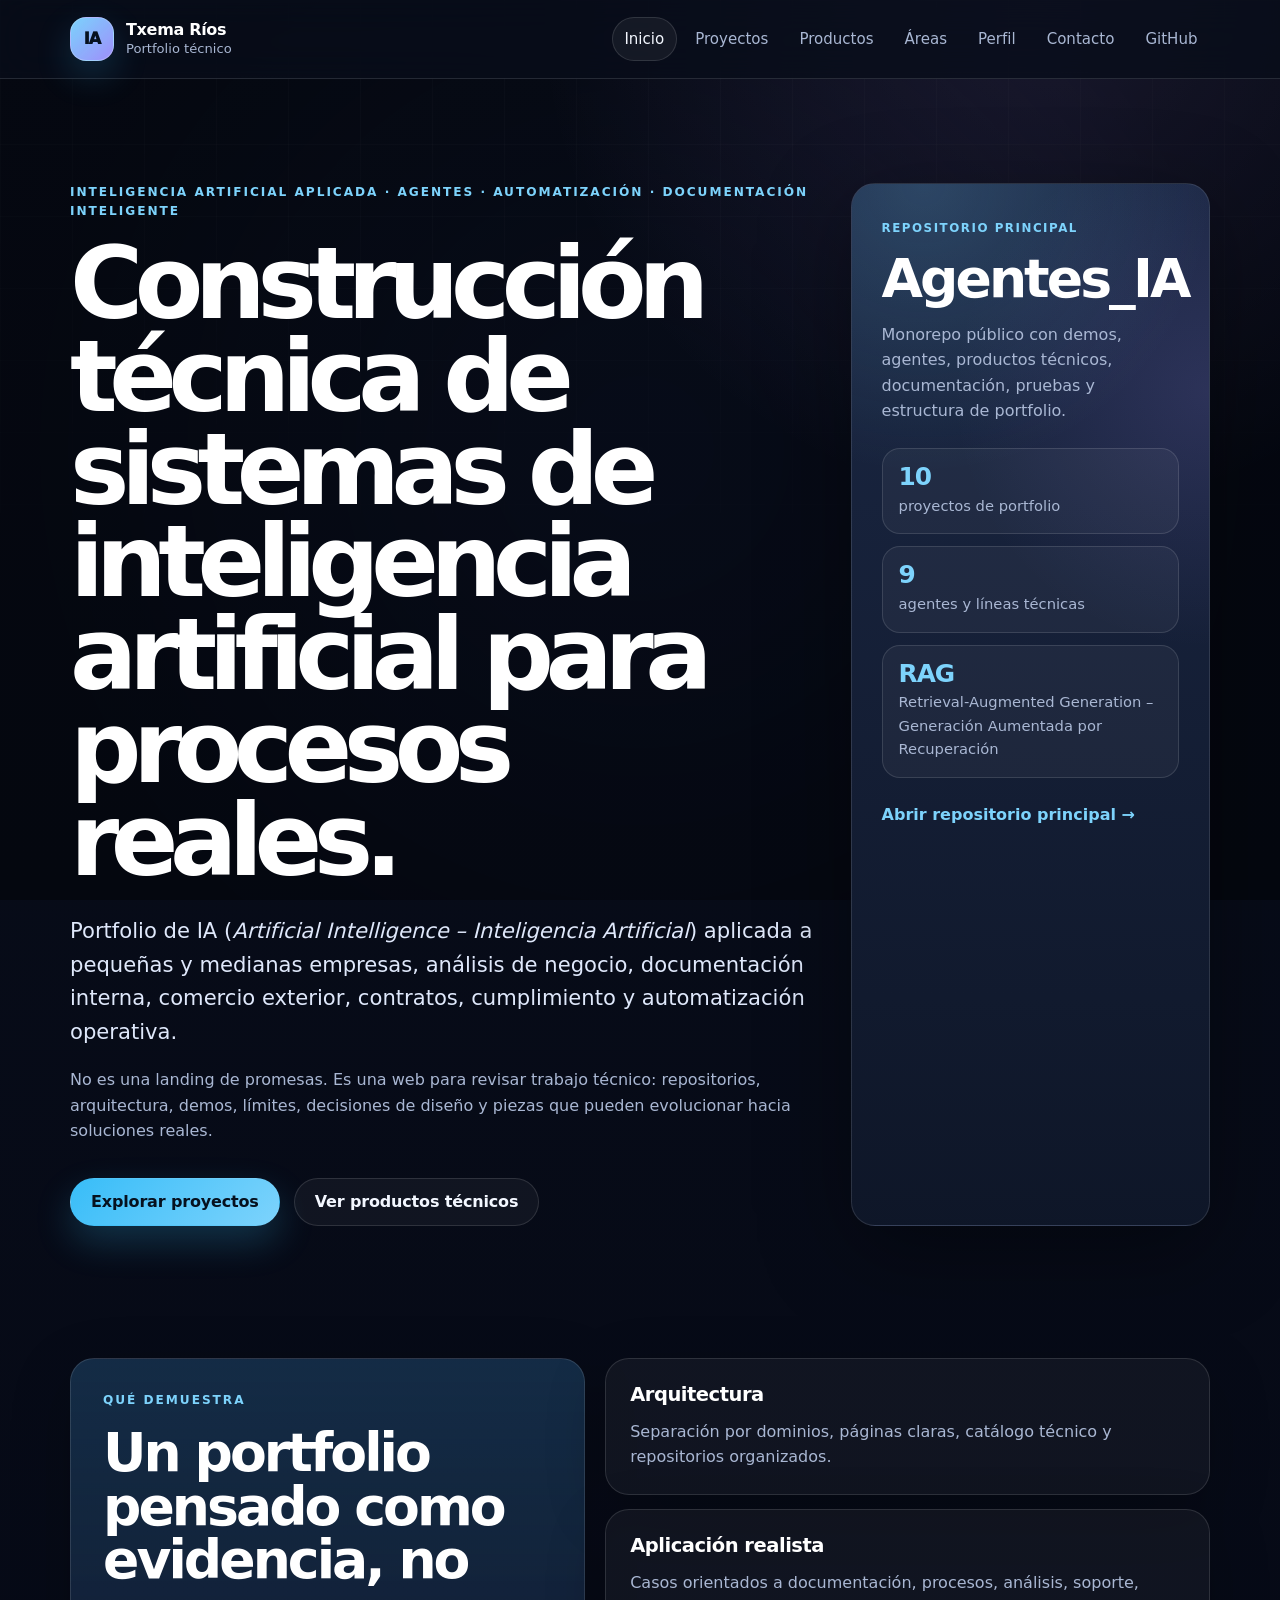
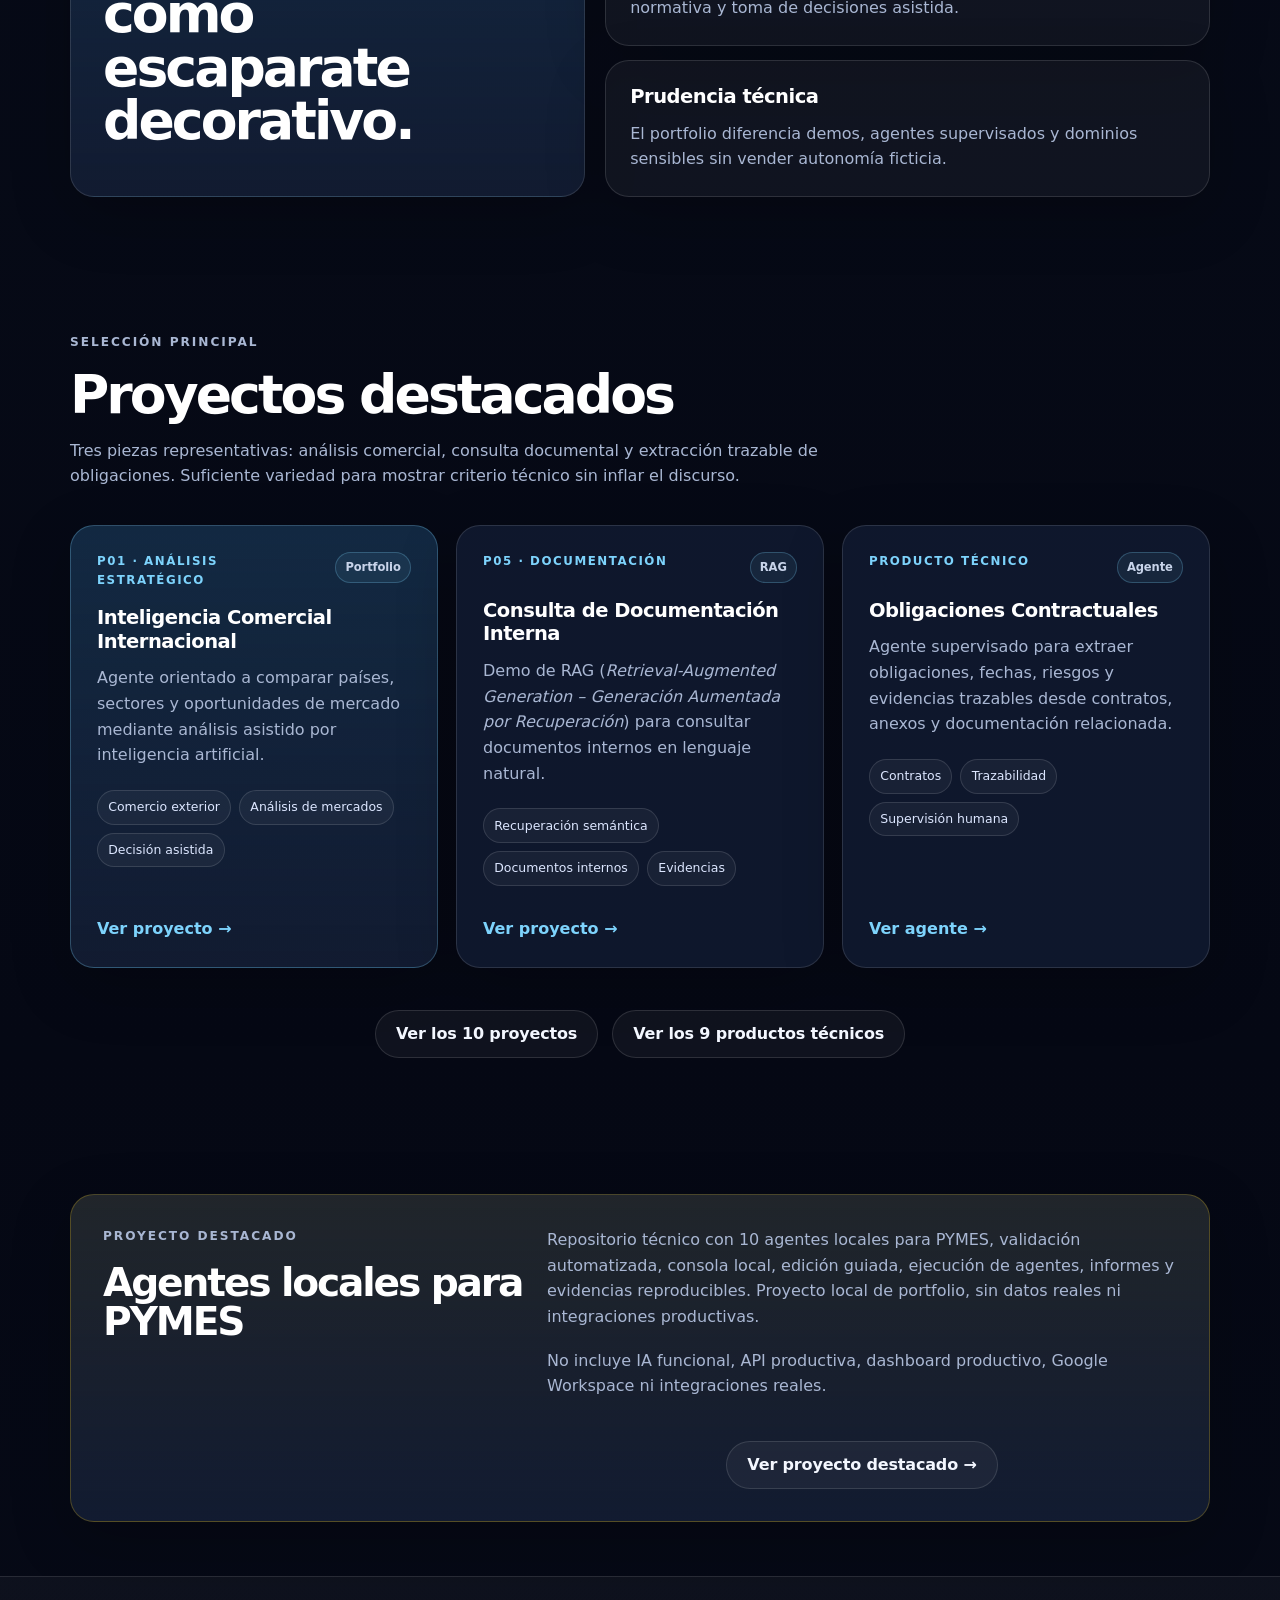
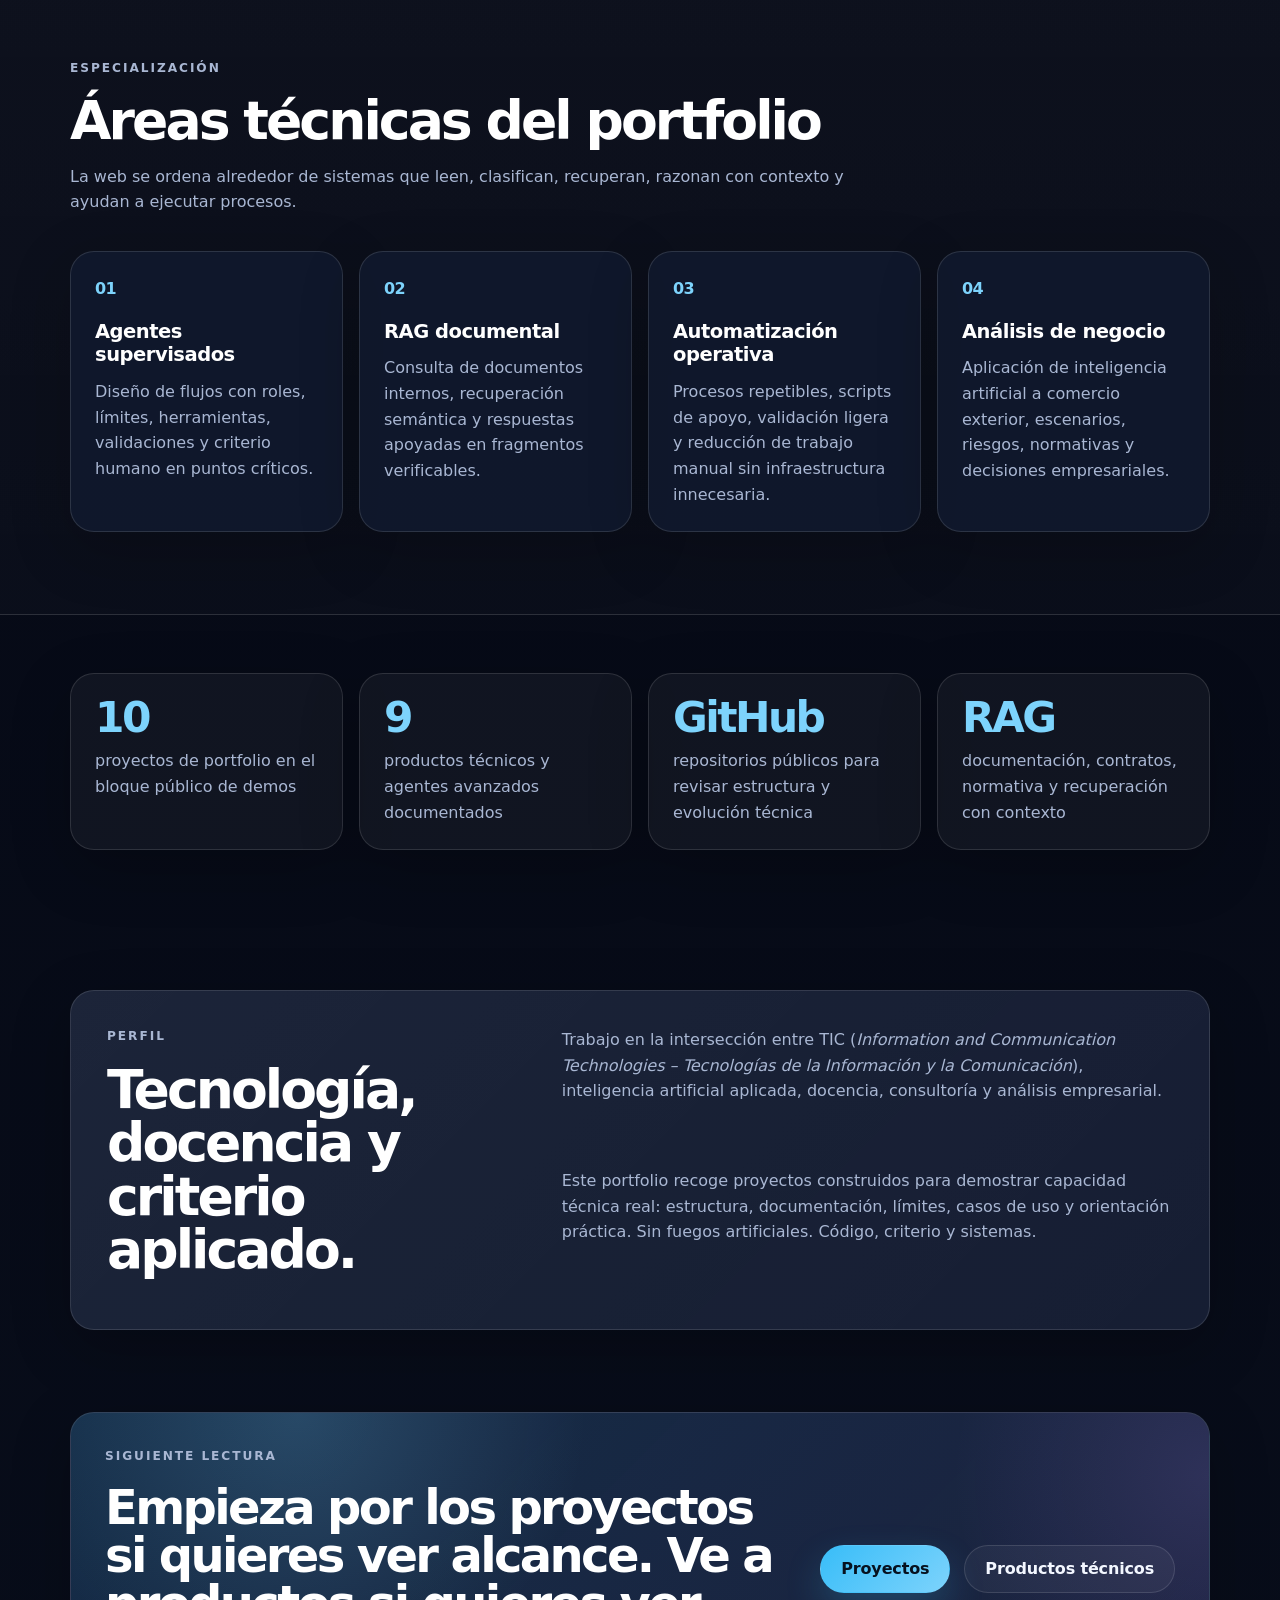
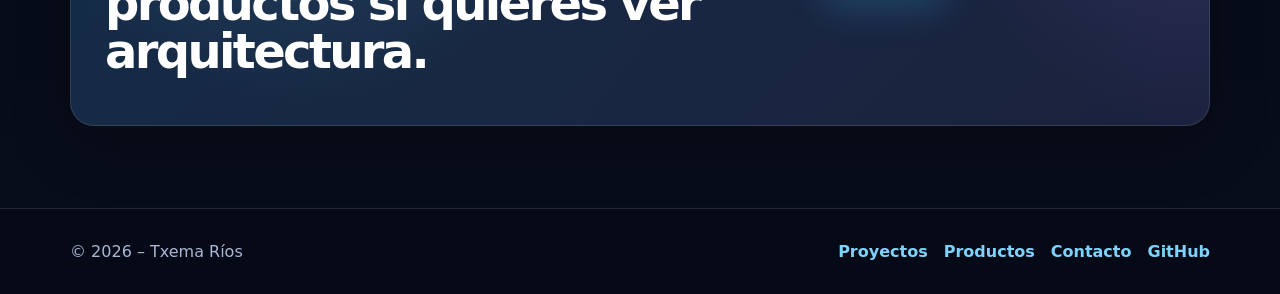
==== commit 434bf782: "Update index.html" ====
--- a/index.html
+++ b/index.html
@@ -209,6 +209,27 @@
       </div>
     </section>
 
+    <section class="section section-tight" aria-label="Proyecto técnico destacado">
+      <div class="container notice-panel notice-panel-compact">
+        <div>
+          <p class="eyebrow">Proyecto destacado</p>
+          <h2>Agentes locales para PYMES</h2>
+        </div>
+        <div>
+          <p>
+            Repositorio técnico con 10 agentes locales para PYMES, validación automatizada, consola local, edición guiada,
+            ejecución de agentes, informes y evidencias reproducibles. Proyecto local de portfolio, sin datos reales ni integraciones productivas.
+          </p>
+          <p class="hero-note">
+            No incluye IA funcional, API productiva, dashboard productivo, Google Workspace ni integraciones reales.
+          </p>
+          <div class="section-actions">
+            <a class="btn btn-secondary" href="proyectos.html#proyecto-destacado-agentes-ia-pymes">Ver proyecto destacado →</a>
+          </div>
+        </div>
+      </div>
+    </section>
+
     <section class="section section-muted" id="areas">
       <div class="container">
         <div class="section-heading">
--- a/assets/css/styles.css
+++ b/assets/css/styles.css
@@ -652,6 +652,63 @@
   font-size: 0.78rem;
 }
 
+.project-limits {
+  padding: 0.85rem 1rem;
+  border: 1px solid rgba(125, 211, 252, 0.18);
+  border-radius: 18px;
+  background: rgba(125, 211, 252, 0.06);
+  font-size: 0.92rem;
+}
+
+.featured-project-showcase {
+  width: 100%;
+  min-height: auto;
+  padding: 32px;
+}
+
+.featured-project-layout {
+  display: grid;
+  grid-template-columns: minmax(320px, 1.1fr) minmax(380px, 1fr);
+  gap: 24px;
+  align-items: start;
+}
+
+.featured-project-copy {
+  display: grid;
+  gap: 14px;
+}
+
+.featured-project-copy .card-topline {
+  margin-bottom: 2px;
+}
+
+.featured-project-copy h3 {
+  margin-bottom: 0;
+}
+
+.featured-project-gallery {
+  display: grid;
+  grid-template-columns: repeat(2, minmax(0, 1fr));
+  gap: 14px;
+  align-self: start;
+}
+
+.featured-project-gallery figure {
+  margin: 0;
+  border: 1px solid var(--line);
+  border-radius: 18px;
+  overflow: hidden;
+  background: rgba(255, 255, 255, 0.03);
+}
+
+.featured-project-gallery img {
+  display: block;
+  width: 100%;
+  height: 100%;
+  aspect-ratio: 16 / 9;
+  object-fit: cover;
+}
+
 .areas-grid {
   display: grid;
   grid-template-columns: repeat(4, minmax(0, 1fr));
@@ -946,6 +1003,19 @@
   .cards-grid-wide,
   .areas-grid,
   .stats-grid {
+    grid-template-columns: 1fr;
+  }
+
+  .featured-project-showcase {
+    padding: 24px;
+  }
+
+  .featured-project-layout {
+    grid-template-columns: 1fr;
+    gap: 18px;
+  }
+
+  .featured-project-gallery {
     grid-template-columns: 1fr;
   }
 
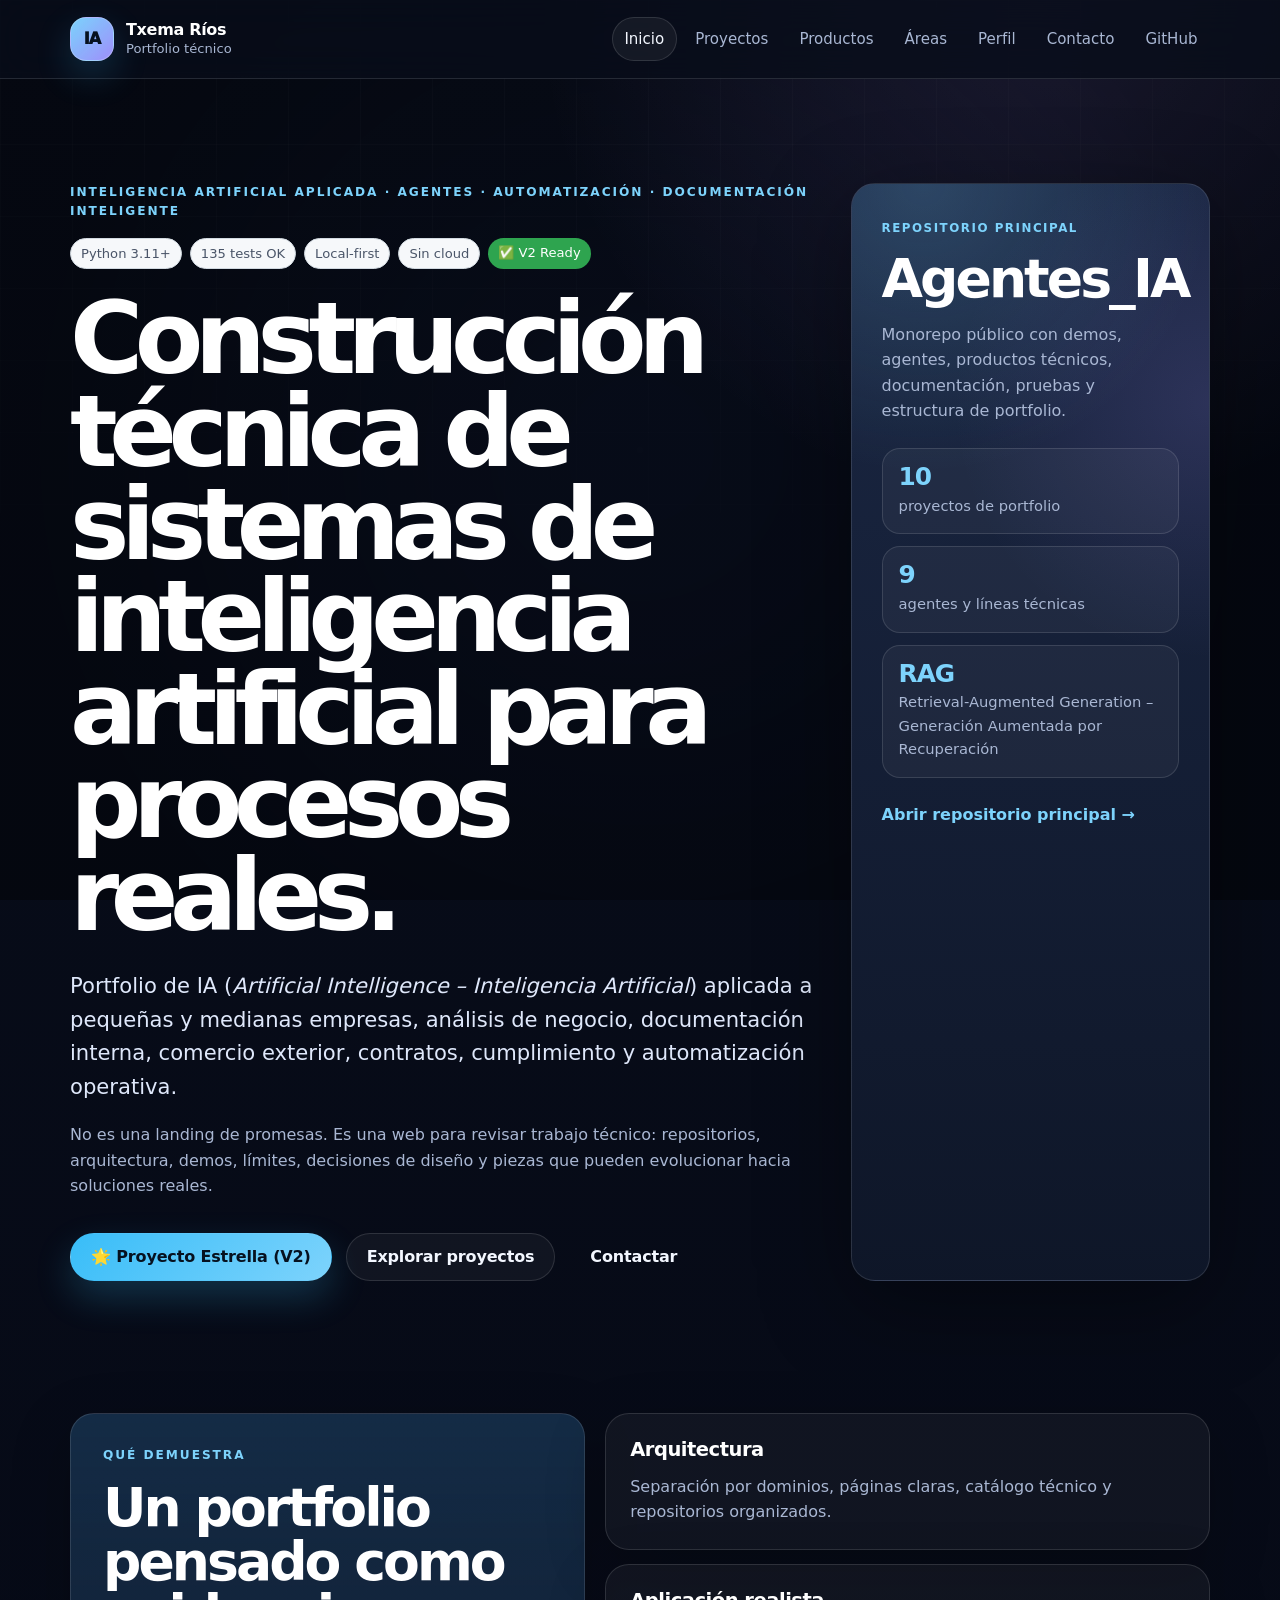
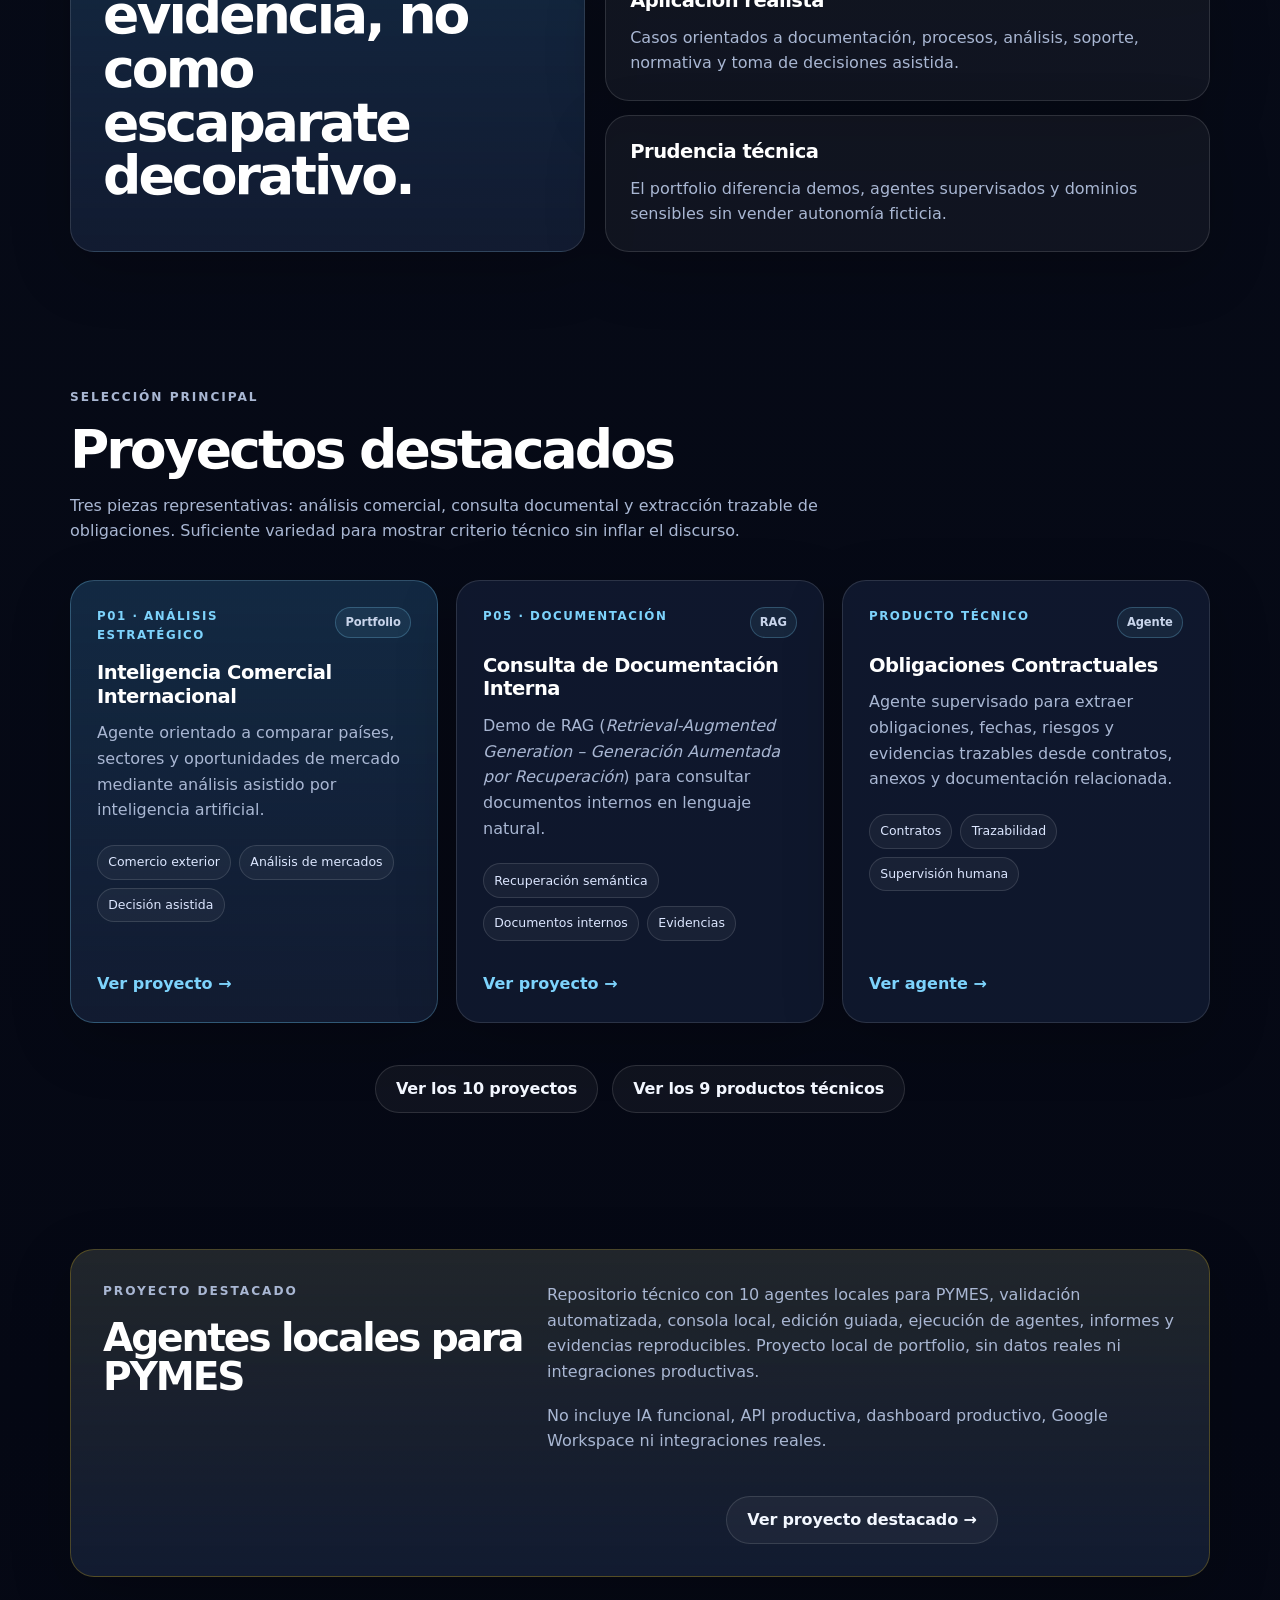
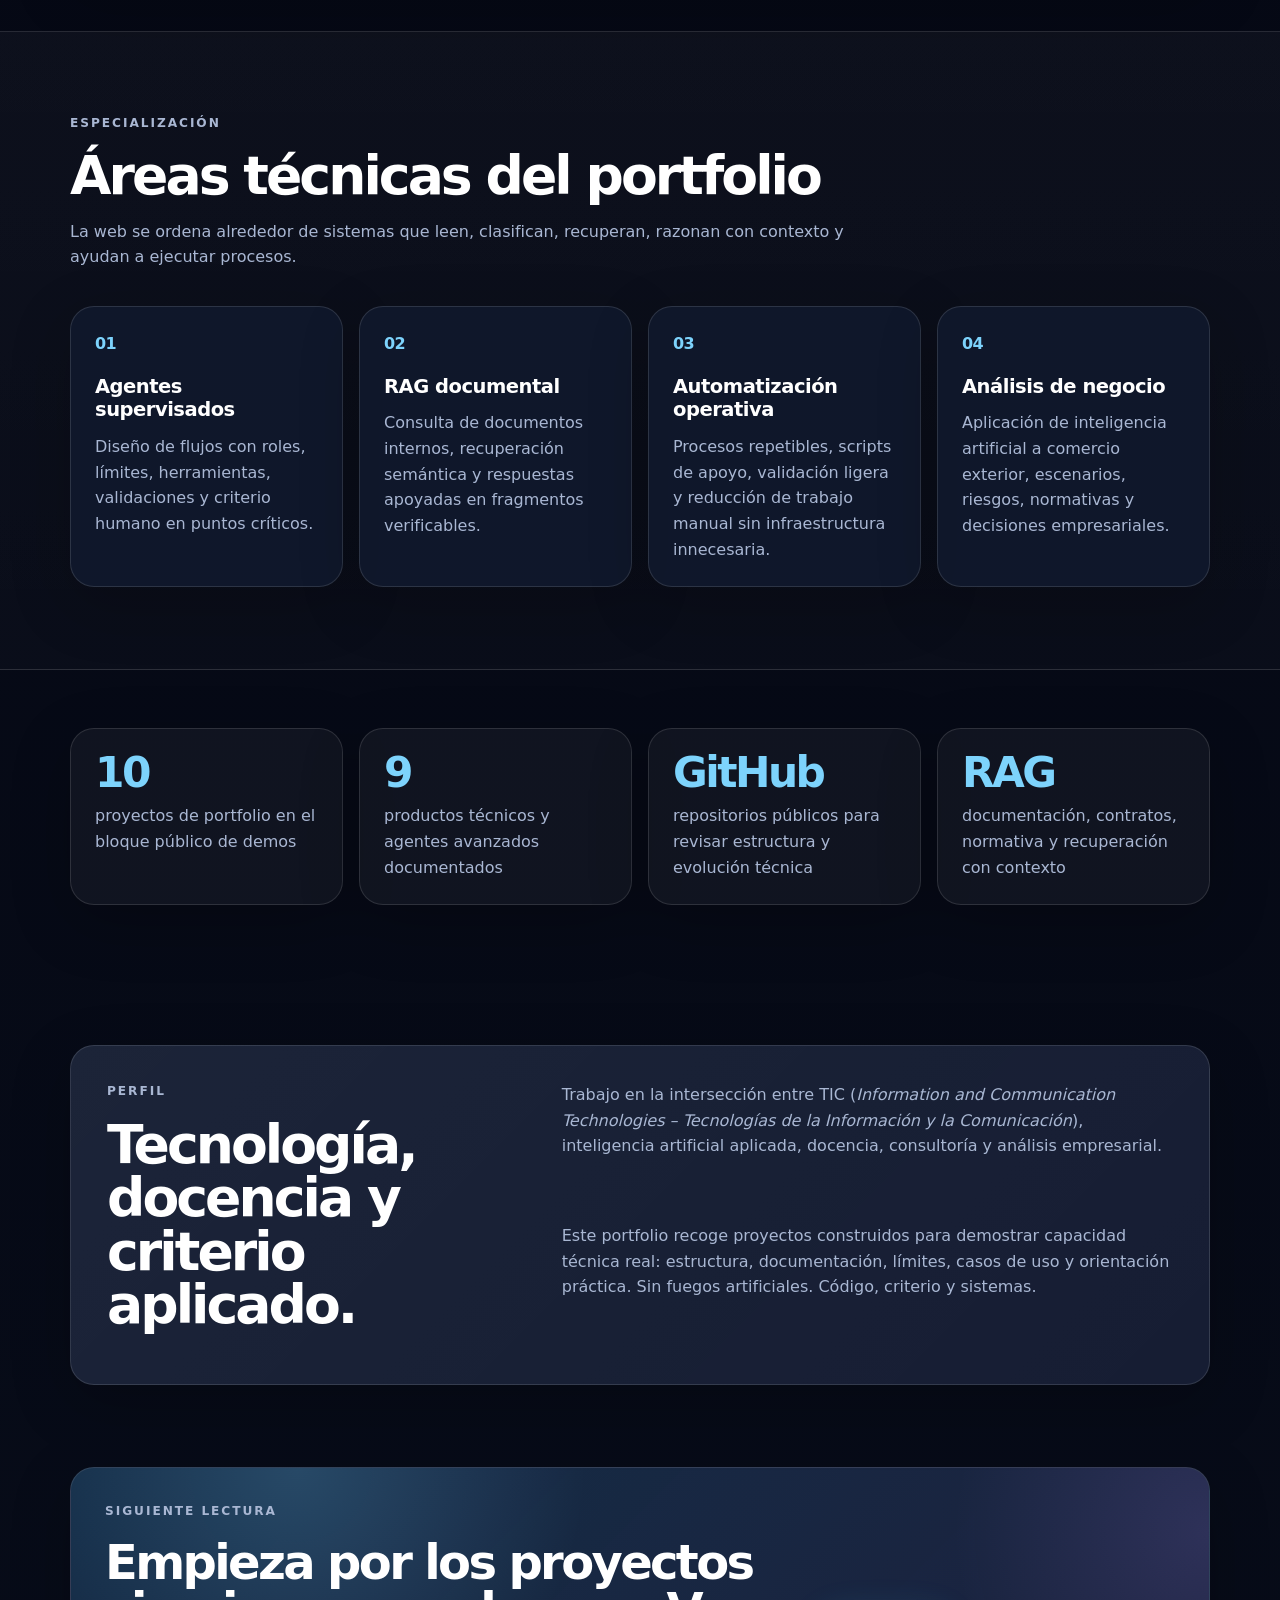
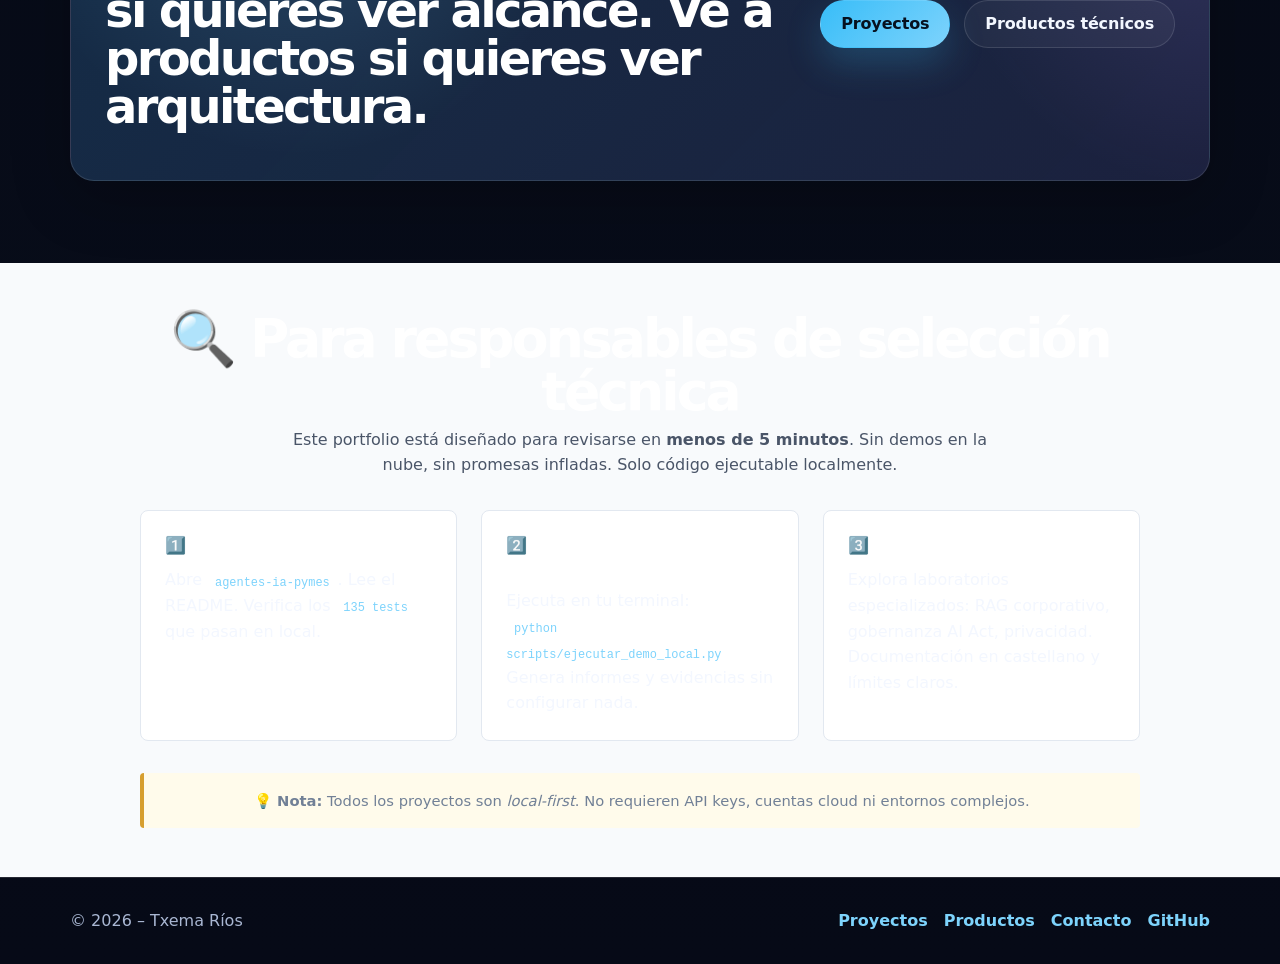
==== commit 70624978: "✨ Hero actualizado: badges V2, botón proyecto estrella y sección para reclutadores" ====
--- a/index.html
+++ b/index.html
@@ -58,7 +58,14 @@
       <div class="container hero-grid">
         <div class="hero-content">
           <p class="eyebrow">Inteligencia artificial aplicada · agentes · automatización · documentación inteligente</p>
-
+            <!-- BADGES TÉCNICOS - Añadido para V2 -->
+<div class="tech-badges" style="display:flex; gap:0.5rem; flex-wrap:wrap; margin:1rem 0 1.5rem;">
+  <span style="background:#f6f8fa; border:1px solid #d1d9e0; padding:4px 10px; border-radius:20px; font-size:0.82rem; color:#4a5568;">Python 3.11+</span>
+  <span style="background:#f6f8fa; border:1px solid #d1d9e0; padding:4px 10px; border-radius:20px; font-size:0.82rem; color:#4a5568;">135 tests OK</span>
+  <span style="background:#f6f8fa; border:1px solid #d1d9e0; padding:4px 10px; border-radius:20px; font-size:0.82rem; color:#4a5568;">Local-first</span>
+  <span style="background:#f6f8fa; border:1px solid #d1d9e0; padding:4px 10px; border-radius:20px; font-size:0.82rem; color:#4a5568;">Sin cloud</span>
+  <span style="background:#2ea44f; color:white; padding:4px 10px; border-radius:20px; font-size:0.82rem; font-weight:500;">✅ V2 Ready</span>
+</div>
           <h1>Construcción técnica de sistemas de inteligencia artificial para procesos reales.</h1>
 
           <p class="hero-lead">
@@ -71,10 +78,11 @@
             demos, límites, decisiones de diseño y piezas que pueden evolucionar hacia soluciones reales.
           </p>
 
-          <div class="hero-actions" aria-label="Acciones principales">
-            <a class="btn btn-primary" href="proyectos.html">Explorar proyectos</a>
-            <a class="btn btn-secondary" href="productos.html">Ver productos técnicos</a>
-          </div>
+        <div class="hero-actions" aria-label="Acciones principales">
+  <a class="btn btn-primary" href="https://github.com/chema74/agentes-ia-pymes" target="_blank" rel="noopener">🌟 Proyecto Estrella (V2)</a>
+  <a class="btn btn-secondary" href="proyectos.html">Explorar proyectos</a>
+  <a class="btn btn-outline" href="contacto.html">Contactar</a>
+</div>
         </div>
 
         <aside class="hero-card hero-system-card" aria-label="Resumen técnico del portfolio">
@@ -324,6 +332,34 @@
         </div>
       </div>
     </section>
+    <!-- SECCIÓN PARA RECLUTADORES TÉCNICOS -->
+<section class="section section-muted" id="para-reclutadores" style="padding:3rem 1rem; background:#f8fafc;">
+  <div class="container" style="max-width:1000px; margin:0 auto;">
+    <h2 style="text-align:center; margin-bottom:0.5rem;">🔍 Para responsables de selección técnica</h2>
+    <p style="text-align:center; color:#4a5568; max-width:700px; margin:0 auto 2rem;">
+      Este portfolio está diseñado para revisarse en <strong>menos de 5 minutos</strong>. Sin demos en la nube, sin promesas infladas. Solo código ejecutable localmente.
+    </p>
+    
+    <div style="display:grid; grid-template-columns:repeat(auto-fit, minmax(280px, 1fr)); gap:1.5rem; margin:2rem 0;">
+      <div style="background:white; border:1px solid #e2e8f0; padding:1.5rem; border-radius:8px;">
+        <h3 style="margin-top:0; font-size:1.05rem;">1️⃣ Revisión rápida (2 min)</h3>
+        <p style="margin-bottom:0;">Abre <a href="https://github.com/chema74/agentes-ia-pymes" style="color:#0969da;"><code>agentes-ia-pymes</code></a>. Lee el README. Verifica los <code>135 tests</code> que pasan en local.</p>
+      </div>
+      <div style="background:white; border:1px solid #e2e8f0; padding:1.5rem; border-radius:8px;">
+        <h3 style="margin-top:0; font-size:1.05rem;">2️⃣ Demo reproducible (5 min)</h3>
+        <p style="margin-bottom:0;">Ejecuta en tu terminal:<br><code>python scripts/ejecutar_demo_local.py</code><br>Genera informes y evidencias sin configurar nada.</p>
+      </div>
+      <div style="background:white; border:1px solid #e2e8f0; padding:1.5rem; border-radius:8px;">
+        <h3 style="margin-top:0; font-size:1.05rem;">3️⃣ Profundización (15 min)</h3>
+        <p style="margin-bottom:0;">Explora laboratorios especializados: RAG corporativo, gobernanza AI Act, privacidad. Documentación en castellano y límites claros.</p>
+      </div>
+    </div>
+    
+    <p style="text-align:center; color:#718096; font-size:0.92rem; margin-top:1.5rem; padding:1rem; background:#fffbeb; border-left:4px solid #d69e2e; border-radius:4px;">
+      💡 <strong>Nota:</strong> Todos los proyectos son <em>local-first</em>. No requieren API keys, cuentas cloud ni entornos complejos.
+    </p>
+  </div>
+</section>
   </main>
 
   <footer class="site-footer">
